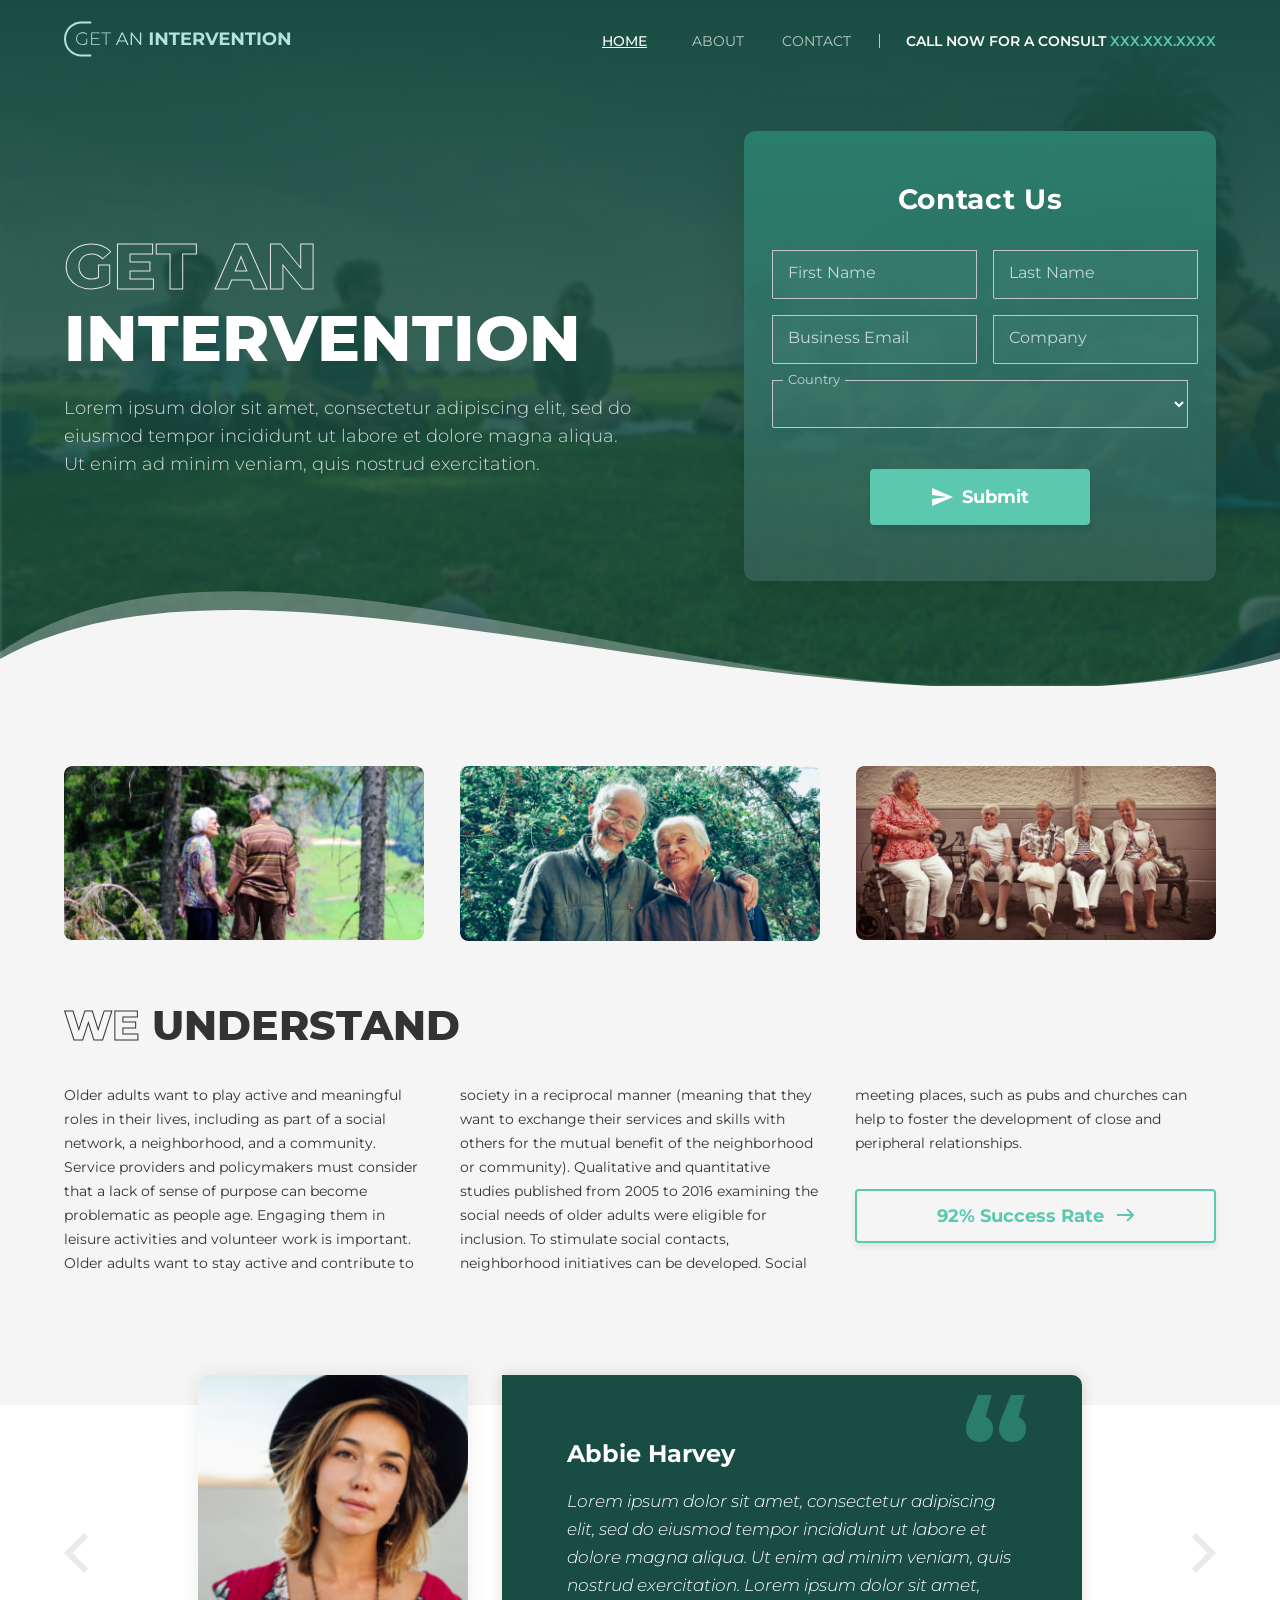
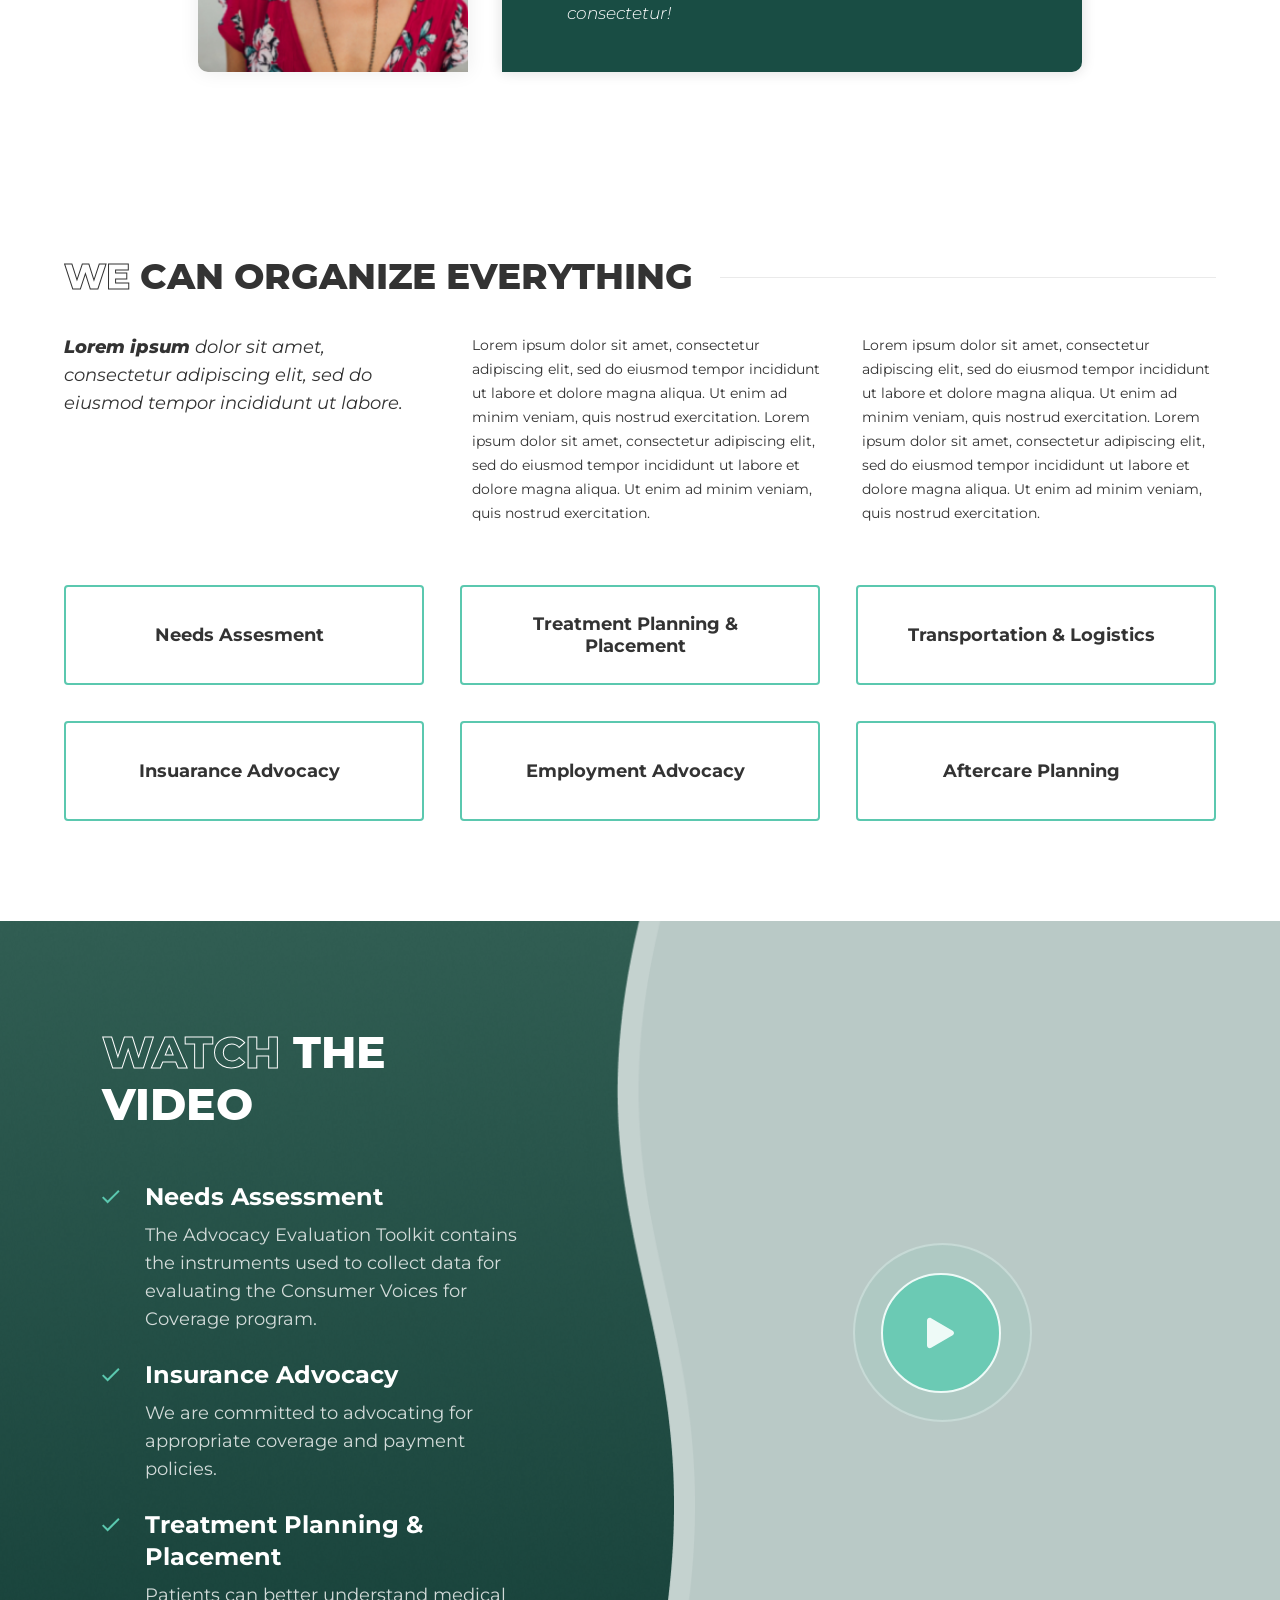
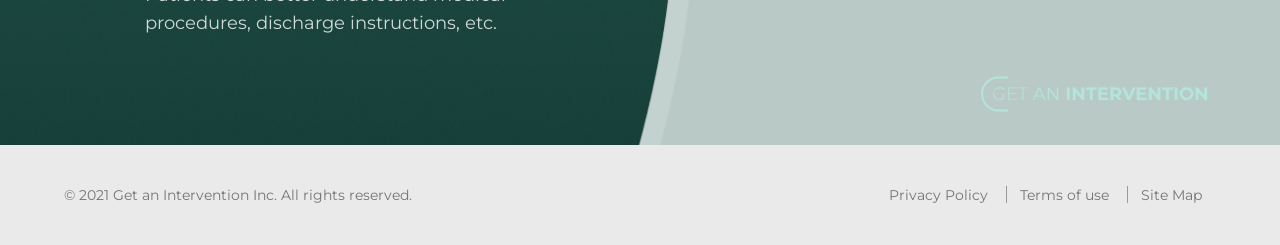
==== index.html @ da923e4d "first commit" ====
<!DOCTYPE html>
<html lang="en">
  <head>
    <meta charset="utf-8" />
    <meta http-equiv="X-UA-Compatible" content="IE=edge" />
    <meta name="viewport" content="width=device-width, initial-scale=1" />
    <title>Home | Get an Intervention</title>
    <!--FONT-->
    <link rel="preconnect" href="https://fonts.googleapis.com" />
    <link rel="preconnect" href="https://fonts.gstatic.com" crossorigin />
    <link
      href="https://fonts.googleapis.com/css2?family=Montserrat:wght@300;400;500;600;700&display=swap"
      rel="stylesheet"
    />

    <!--stylesheet-->
    <link href="css/styles.css" rel="stylesheet" type="text/css" />
  </head>
  <body>
    <!-- Hero -->
    <section class="hero">
      <div class="hero__container container">
        <div class="hero__navbar">
          <div class="hero__logo">
            <a href="#">
              <img src="assets/images/logo.svg" />
            </a>
          </div>
          <div class="hero__nav-toggle">
            <img src="assets/images/icons/menu.svg" />
          </div>
          <ul>
            <li class="hero__nav-item hero__nav-item--active">
              <a href="#">HOME</a>
            </li>
            <li class="hero__nav-item"><a href="#">ABOUT</a></li>
            <li class="hero__nav-item"><a href="#">CONTACT</a></li>
            <li class="hero__nav-item">
              <a href="#">CALL NOW FOR A CONSULT <span>XXX.XXX.XXXX</span></a>
            </li>
          </ul>
        </div>
        <div class="hero__content">
          <div class="hero__txt">
            <h1><span>GET AN</span>INTERVENTION</h1>
            <p>
              Lorem ipsum dolor sit amet, consectetur adipiscing elit, sed do
              eiusmod tempor incididunt ut labore et dolore magna aliqua. Ut
              enim ad minim veniam, quis nostrud exercitation.
            </p>
          </div>
          <div class="hero__form-container">
            <h2>Contact Us</h2>
            <div class="hero__inp-row">
              <div class="hero__inp-box">
                <input class="hero__inp" id="f-name" type="text" />
                <label for="f-name"><span>First Name</span></label>
                <div class="hero__empty-tooltip">
                  <p>This field can't be empty. Please fill it in.</p>
                </div>
              </div>
              <div class="hero__inp-box">
                <input class="hero__inp" id="l-name" type="text" />
                <label for="l-name"><span>Last Name</span></label>
                <div class="hero__empty-tooltip">
                  <p>This field can't be empty. Please fill it in.</p>
                </div>
              </div>
            </div>
            <div class="hero__inp-row">
              <div class="hero__inp-box">
                <input class="hero__inp" id="b-name" type="text" />
                <label for="b-name"><span>Business Email</span></label>
                <div class="hero__empty-tooltip">
                  <p>This field can't be empty. Please fill it in.</p>
                </div>
              </div>
              <div class="hero__inp-box">
                <input class="hero__inp" id="c-name" type="text" />
                <label for="c-name"><span>Company</span></label>
                <div class="hero__empty-tooltip">
                  <p>This field can't be empty. Please fill it in.</p>
                </div>
              </div>
            </div>
            <div class="hero__drop-row">
              <select id="country" class="hero__inp hero__sel focus">
                <option value=""></option>
              </select>
              <label for="country"><span>Country</span></label>
              <div class="hero__empty-tooltip">
                <p>This field can't be empty. Please fill it in.</p>
              </div>
            </div>
            <div class="hero__btn-row">
              <a onclick="validate()">
                <span class="hero__a">
                  <img src="assets/images/icons/submit.svg" />
                  <span>Submit</span>
                </span>
              </a>
            </div>
          </div>
        </div>
      </div>
    </section>
    <!-- About -->
    <section class="about-section">
      <div class="about-section__container container">
        <div class="about-section__image-gallery">
          <img src="assets/images/about-1.jpg" />
          <img src="assets/images/about-2.jpg" />
          <img src="assets/images/about-3.jpg" />
        </div>
        <div class="about-section__text-content">
          <h3><span>WE</span> UNDERSTAND</h3>
          <p>
            Older adults want to play active and meaningful roles in their
            lives, including as part of a social network, a neighborhood, and a
            community. Service providers and policymakers must consider that a
            lack of sense of purpose can become problematic as people age.
            Engaging them in leisure activities and volunteer work is important.
            Older adults want to stay active and contribute to society in a
            reciprocal manner (meaning that they want to exchange their services
            and skills with others for the mutual benefit of the neighborhood or
            community). Qualitative and quantitative studies published from 2005
            to 2016 examining the social needs of older adults were eligible for
            inclusion.
            <br /><br />
            To stimulate social contacts, neighborhood initiatives can be
            developed. Social meeting places, such as pubs and churches can help
            to foster the development of close and peripheral relationships.
            <a href="#"
              ><span
                >92% Success Rate
                <img src="assets/images/icons/arrow.svg" /></span
            ></a>
          </p>
        </div>
      </div>
    </section>
    <!-- Testimonials -->
    <section class="testimonials-carousel">
      <div class="testimonials-carousel__container container">
        <div
          class="testimonials-carousel__arrow testimonials-carousel__arrow--left"
        >
          <svg
            width="25"
            height="40"
            viewBox="0 0 25 40"
            fill="none"
            xmlns="http://www.w3.org/2000/svg"
          >
            <path
              d="M24.24 35.76L8.47999 20L24.24 4.24L20 -3.70673e-07L-7.78829e-06 20L20 40L24.24 35.76Z"
              fill="#EAEAEA"
            />
          </svg>
        </div>
        <div class="testimonials-carousel__carousel">
          <div class="testimonials-carousel__item">
            <div class="testimonials-carousel__image">
              <img src="assets/images/abbie-harvey.jpg" />
            </div>
            <div class="testimonials-carousel__text">
              <p class="testimonials-carousel__name">Abbie Harvey</p>
              <p class="testimonials-carousel__message">
                Lorem ipsum dolor sit amet, consectetur adipiscing elit, sed do
                eiusmod tempor incididunt ut labore et dolore magna aliqua. Ut
                enim ad minim veniam, quis nostrud exercitation. Lorem ipsum
                dolor sit amet, consectetur!
              </p>
              <img
                class="testimonials-carousel__quote"
                src="assets/images/block-qoute.svg"
              />
            </div>
          </div>
          <div class="testimonials-carousel__item">
            <div class="testimonials-carousel__image">
              <img src="assets/images/abbie-harvey.jpg" />
            </div>
            <div class="testimonials-carousel__text">
              <p class="testimonials-carousel__name">Abbie Harvey</p>
              <p class="testimonials-carousel__message">
                Lorem ipsum dolor sit amet, consectetur adipiscing elit, sed do
                eiusmod tempor incididunt ut labore et dolore magna aliqua. Ut
                enim ad minim veniam, quis nostrud exercitation. Lorem ipsum
                dolor sit amet, consectetur!
              </p>
              <img
                class="testimonials-carousel__quote"
                src="assets/images/block-qoute.svg"
              />
            </div>
          </div>
          <div class="testimonials-carousel__item">
            <div class="testimonials-carousel__image">
              <img src="assets/images/abbie-harvey.jpg" />
            </div>
            <div class="testimonials-carousel__text">
              <p class="testimonials-carousel__name">Abbie Harvey</p>
              <p class="testimonials-carousel__message">
                Lorem ipsum dolor sit amet, consectetur adipiscing elit, sed do
                eiusmod tempor incididunt ut labore et dolore magna aliqua. Ut
                enim ad minim veniam, quis nostrud exercitation. Lorem ipsum
                dolor sit amet, consectetur!
              </p>
              <img
                class="testimonials-carousel__quote"
                src="assets/images/block-qoute.svg"
              />
            </div>
          </div>
          <div class="dots-container"></div>
        </div>
        <div
          class="testimonials-carousel__arrow testimonials-carousel__arrow--right"
        >
          <svg
            width="25"
            height="40"
            viewBox="0 0 25 40"
            fill="none"
            xmlns="http://www.w3.org/2000/svg"
          >
            <path
              d="M0.76001 4.24L16.52 20L0.76001 35.76L5.00001 40L25 20L5.00001 0L0.76001 4.24Z"
              fill="#EAEAEA"
            />
          </svg>
        </div>
      </div>
    </section>
    <!-- ORGANIZE SECTION -->
    <section class="organize-section">
      <div class="organize-section__container container">
        <h5 class="organize-section__title">
          <b>
            <span class="organize-section__title-text">WE</span> CAN ORGANIZE
            EVERYTHING
          </b>
        </h5>
        <div class="organize-section__content">
          <p class="organize-section__content-title">
            <span>Lorem ipsum</span> dolor sit amet, consectetur adipiscing
            elit, sed do eiusmod tempor incididunt ut labore.
          </p>
          <p class="organize-section__content-description">
            Lorem ipsum dolor sit amet, consectetur adipiscing elit, sed do
            eiusmod tempor incididunt ut labore et dolore magna aliqua. Ut enim
            ad minim veniam, quis nostrud exercitation. Lorem ipsum dolor sit
            amet, consectetur adipiscing elit, sed do eiusmod tempor incididunt
            ut labore et dolore magna aliqua. Ut enim ad minim veniam, quis
            nostrud exercitation.
            <br /><br />
            Lorem ipsum dolor sit amet, consectetur adipiscing elit, sed do
            eiusmod tempor incididunt ut labore et dolore magna aliqua. Ut enim
            ad minim veniam, quis nostrud exercitation. Lorem ipsum dolor sit
            amet, consectetur adipiscing elit, sed do eiusmod tempor incididunt
            ut labore et dolore magna aliqua. Ut enim ad minim veniam, quis
            nostrud exercitation.
          </p>
        </div>
        <div class="organize-section__buttons">
          <a class="organize-section__button" href="#">
            Needs Assesment
            <span class="organize-section__button-icon"></span>
            <div class="organize-section__button-tooltip">
              <p>
                Lorem ipsum dolor sit amet, consectetur adipiscing elit, sed do
                eiusmod tempor incididunt ut labore.
              </p>
            </div>
          </a>
          <a class="organize-section__button" href="#"
            >Treatment Planning &<br />Placement<span
              class="organize-section__button-icon"
            ></span>
            <div class="organize-section__button-tooltip">
              <p>
                Lorem ipsum dolor sit amet, consectetur adipiscing elit, sed do
                eiusmod tempor incididunt ut labore.
              </p>
            </div></a
          >
          <a class="organize-section__button" href="#"
            >Transportation & Logistics<span
              class="organize-section__button-icon"
            ></span>
            <div class="organize-section__button-tooltip">
              <p>
                Lorem ipsum dolor sit amet, consectetur adipiscing elit, sed do
                eiusmod tempor incididunt ut labore.
              </p>
            </div></a
          >
          <a class="organize-section__button" href="#"
            >Insuarance Advocacy<span
              class="organize-section__button-icon"
            ></span>
            <div class="organize-section__button-tooltip">
              <p>
                Lorem ipsum dolor sit amet, consectetur adipiscing elit, sed do
                eiusmod tempor incididunt ut labore.
              </p>
            </div></a
          >
          <a class="organize-section__button" href="#"
            >Employment Advocacy<span
              class="organize-section__button-icon"
            ></span>
            <div class="organize-section__button-tooltip">
              <p>
                Lorem ipsum dolor sit amet, consectetur adipiscing elit, sed do
                eiusmod tempor incididunt ut labore.
              </p>
            </div></a
          >
          <a class="organize-section__button" href="#"
            >Aftercare Planning<span
              class="organize-section__button-icon"
            ></span>
            <div class="organize-section__button-tooltip">
              <p>
                Lorem ipsum dolor sit amet, consectetur adipiscing elit, sed do
                eiusmod tempor incididunt ut labore.
              </p>
            </div></a
          >
        </div>
      </div>
    </section>
    <!-- VIDEO BLOCK -->
    <section class="video-block">
      <div class="video-block__content">
        <div class="video-block__info">
          <h5><span>WATCH</span> THE VIDEO</h5>
          <ul class="video-block__features">
            <li class="video-block__feature">
              <img src="assets/images/icons/tick.svg" alt="Tick icon" />
              <p>
                <span>Needs Assessment</span>
                The Advocacy Evaluation Toolkit contains the instruments used to
                collect data for evaluating the Consumer Voices for Coverage
                program.
              </p>
            </li>
            <li class="video-block__feature">
              <img src="assets/images/icons/tick.svg" alt="Tick icon" />
              <p>
                <span>Insurance Advocacy</span>
                We are committed to advocating for appropriate coverage and
                payment policies.
              </p>
            </li>
            <li class="video-block__feature">
              <img src="assets/images/icons/tick.svg" alt="Tick icon" />
              <p>
                <span>Treatment Planning & Placement</span>
                Patients can better understand medical procedures, discharge
                instructions, etc.
              </p>
            </li>
          </ul>
        </div>
        <img
          class="video-block__background"
          src="assets/images/curve-green.png"
          alt="Video background image"
        />
        <img
          class="video-block__background video-block__background--overlay"
          src="assets/images/curve-overlay.png"
          alt="Video background overlay image"
        />
      </div>
      <div class="video-block__video">
        <video class="video-block__video-player" width="320" height="240">
          <source src="assets/videos/video.mp4" type="video/mp4" />
        </video>
        <button class="video-block__play-button">
          <svg
            xmlns="http://www.w3.org/2000/svg"
            width="16"
            height="16"
            fill="currentColor"
            class="bi bi-play-fill"
            viewBox="0 0 16 16"
          >
            <path
              d="m11.596 8.697-6.363 3.692c-.54.313-1.233-.066-1.233-.697V4.308c0-.63.692-1.01 1.233-.696l6.363 3.692a.802.802 0 0 1 0 1.393z"
            />
          </svg>
        </button>
        <img
          class="video-block__logo"
          src="assets/images/logo.svg"
          alt="Logo"
        />
      </div>
    </section>
    <!-- FOOTER -->
    <footer class="footer">
      <div class="footer__container container">
        <p class="footer__copyright">
          &copy; 2021 Get an Intervention Inc. All rights reserved.
        </p>
        <nav class="footer__nav">
          <ul class="footer__nav-list">
            <li class="footer__nav-item">
              <a href="#" class="footer__nav-link">Privacy Policy</a>
            </li>
            <li class="footer__nav-item">
              <a href="#" class="footer__nav-link">Terms of use</a>
            </li>
            <li class="footer__nav-item">
              <a href="#" class="footer__nav-link">Site Map</a>
            </li>
          </ul>
        </nav>
      </div>
    </footer>
    <!-- Scripts -->
    <script src="js/carousel.js"></script>
    <script src="js/countryListInitializer.js"></script>
    <script src="js/formSubmission.js"></script>
  </body>
</html>
---- css/styles.css ----
@font-face {
    font-family: 'montserratextrabold';
          src: url('../assets/fonts/Montserrat-ExtraBold.woff2') format('woff2'),
          url('../assets/fonts/Montserrat-ExtraBold.woff') format('woff');
          font-weight: normal;
    font-style: normal;
  }
  :root {
    --lightgreen: #5BC8AF;
    --mediumgreen: #297C6B;
    --darkgreen: #194D44;
    --black: #333333;
    --whitetone: #EAEAEA;
  
  }
  body {
    margin: 0;
    padding: 0;
    font-family: 'Montserrat', sans-serif;
    width: 100%;
    overflow-x: hidden;
    color: var(--black);
  }
  body.lock {
      height:100vh;
      overflow:hidden;
  }
  h1, h2, h3, h4, h5, h6{
    margin: 0px;
  }
  ul {
      padding: 0px;
      margin: 0px;
  }
  p {
      margin: 0px;
  }
  a {
      text-decoration: none;
  }

  .font-serif {
    font-family: serif;
}
.container {
  width: 83%;
  margin: auto;
}
.container::after {
    content: '';
    display: block;
    clear: both;
}@media (min-width: 1024px) and (max-width: 1390px) {
    .container {
        width: 90%;
    }
    .about .about-text a span{
        margin-top: 14px;
    }
    .testi-carousel .carousel-testi .item{
        grid-template-columns: 230px 1fr;
    }
}


.hero{
    background-image: url(/assets/images/bg-cover.png);
    background-size: cover;
    position: relative;
    padding-top: 20.5px;
  }
  .hero::before,
  .hero::after{
    content: '';
    position: absolute;
    bottom: -4px;
    height: 140px;
    width: 100%;
    background-image: url(/assets/images/bg-bottom-dark.svg);
    background-repeat: no-repeat;
    z-index: 2;
    background-position: bottom;
    background-size: contain;
  }
  .hero::after{
    content: '';
    background-image: url(/assets/images/bg-bottom-light.svg);
  }

  .hero__container::before{
    content: '';
    background: linear-gradient(180deg, #194D41 0%, rgba(25, 77, 65, 0.7) 100%);
    width: 100%;
    height: 100%;
    position: absolute;
    top: 0px;
    left: 0px;
  }
  /* Navbar */


  .hero__navbar {
    display: grid;
    grid-template-columns: auto auto;
    justify-content: space-between;
    align-items: center;
    z-index: 1;
    position: relative;
  }
  
  .hero__navbar .hero__logo {
    /* Add styles here */
  }
  
  .hero__navbar .hero__logo a {
    /* Add styles here */
  }
  
  .hero__navbar .hero__logo a img {
    /* Add styles here */
  }
  .hero__nav-toggle{
    display: none;
  }
  .hero__navbar ul {
    display: grid;
    grid-template-columns: auto auto auto auto;
  }
  
  .hero__navbar ul li {
    display: block;
    margin-left: 20px;
  }
  
  .hero__navbar ul li a {
    font-size: 14px;
    color: rgba(255, 255, 255, 0.7);
    min-width: 70px;
    display: inline-block;
  }
  
  .hero__navbar ul li a:hover,
  .hero__navbar ul li.hero__nav-item--active a {
    font-weight: 500;
    color: white;
    text-decoration: underline;
  }
  
  .hero__navbar ul li:last-child {
    padding-left: 27px;
    margin-left: 27px;
    position: relative;
  }
  
  .hero__navbar ul li:last-child a {
    font-weight: 600;
    color: white;
    width: auto;
  }
  
  .hero__navbar ul li:last-child a span {
    color: var(--lightgreen);
  }
  
  .hero__navbar ul li:last-child::after {
    content: '';
    position: absolute;
    width: 1px;
    height: 14px;
    top: 0px;
    bottom: 0px;
    left: 0px;
    margin: auto;
    background: rgba(255, 255, 255, 0.7);
  }


  .hero__content {
    z-index: 1;
    position: relative;
    display: grid;
    grid-template-columns: 574px 472px;
    justify-content: space-between;
    align-items: center;
    padding-top: 70px;
    padding-bottom: 105px;
  }
  
  .hero__content .hero__txt {
    /* Add styles here */
  }
  
  .hero__content .hero__txt h1 {
    font-weight: 700;
    margin-bottom: 16px;
    color: white;
    font-family: 'montserratextrabold';
    font-size: 64px;
    line-height: 72px;
  }
  
  .hero__content .hero__txt h1 span {
    display: block;
  }
  
  @supports (-webkit-text-stroke: 1px rgb(255, 255, 255)) {
    .hero__content .hero__txt h1 span {
      -webkit-text-stroke: 1px rgb(229 229 229);
      -webkit-text-fill-color: rgba(255, 255, 255, 0);
    }
  }
  
  .hero__content .hero__txt p {
    font-size: 18px;
    line-height: 28px;
    color: rgba(255, 255, 255, 0.8);
    font-weight: 300;
  }
  
  .hero__form-container {
    padding: 51px 28px 56px 28px;
    background: linear-gradient(180deg, #2A7D6C 0%, rgba(62, 105, 96, 0.62) 100%);
    box-shadow: 0px 10px 50px rgb(0 0 0 / 12%);
    border-radius: 12px;
  }
  
  .hero__form-container h2 {
    font-weight: 700;
    font-size: 28px;
    line-height: 34px;
    text-align: center;
    color: #fff;
    margin-bottom: 34px;
    letter-spacing: 0.7px;
  }
  
  .hero__form-container .hero__inp-row {
    display: grid;
    grid-template-columns: 1fr 1fr;
    column-gap: 16px;
    margin-bottom: 16px;
  }
  
  .hero__form-container .hero__inp-row .hero__inp-box {
    position: relative;
  }
  
  .hero__form-container label {
    display: flex;
    position: absolute;
    top: 0px;
    width: 100%;
    cursor: text;
  }
  
  .hero__form-container label::before {
    content: '';
    width: 11px;
    height: 1px;
    background: rgb(197 197 197);
  }
  
  .hero__form-container label::after {
    content: '';
    flex-grow: 1;
    height: 1px;
    background: rgb(197 197 197);
  }
  
  .hero__form-container label span {
    color: rgba(255, 255, 255, 0.7);
    padding: 0px 5px;
    padding-top: 13px;
    transition: all 0.3s ease-in-out;
  }
  
  .hero__form-container label span::after {
    content: '';
    position: absolute;
    width: 100%;
    height: 1px;
    top: 0px;
    right: 0px;
    background-color: rgb(197 197 197);
    transition: background-color 0.8s ease-out;
    transition: width 0.5s ease-out;
  }
  .hero__form-container .hero__inp {
    background: rgba(255, 255, 255, 0.04);
    border: 1px solid rgb(197 197 197);
    border-top: 0px;
    border-radius: 2px;
    /* width: 100%; */
    height: 48px;
    outline: none;
    padding: 0px 17px;
    width: -webkit-fill-available;
    color: #fff;
    
  }
  
  .hero__form-container .hero__sel {
    padding: 14px 11px;
  }
  
  .hero__form-container .hero__sel option {
    color: #333;
  }
  
  .hero__form-container .hero__inp:focus {
    border-color: #FFFFFF;
    border-top: 0px;
    background-color: rgb(255 255 255 / 0%);
  }
  
  .hero__form-container .hero__inp:focus + label span,
  .hero__form-container .hero__inp.focus + label span {
    font-size: 13px;
    z-index: 7;
    padding: 0px 5px;
    position: relative;
    border: 0px;
    margin-top: -9px;
  }
  
  .hero__form-container .hero__inp:focus + label span::after,
  .hero__form-container .hero__inp.focus + label span::after {
    width: 0px;
    top: 5px;
    background-color: rgba(255, 255, 255, 0);
  }
  
  .hero__form-container .hero__inp:focus + label::before,
  .hero__form-container .hero__inp.focus + label::before {
    opacity: 1;
  }
  
  .hero__form-container .hero__inp:focus + label::after,
  .hero__form-container .hero__inp.focus + label::after {
    opacity: 1;
  }
  
  .hero__form-container .hero__empty-tooltip {
    background: #FF7777;
    border-radius: 6px;
    position: absolute;
    padding: 10px 15px;
    z-index: 10;
    top: calc(100% + 9px);
    box-shadow: 2px 2px 5px rgb(17 17 17 / 15%);
    left: 0px;
    right: 0px;
    margin: auto;
    max-width: 200px;
    display: none;
  }
  
  .hero__form-container .hero__empty .hero__empty-tooltip {
    display: block;
  }
  
  .hero__form-container .hero__empty-tooltip p {
    font-size: 13px;
    line-height: 16px;
    color: white;
    position: relative;
    z-index: 4;
  }
  
  .hero__form-container .hero__empty-tooltip::after {
    content: '';
    background: #FF7777;
    width: 22px;
    height: 22px;
    position: absolute;
    top: -4px;
    left: 0px;
    right: 0px;
    margin: auto;
    transform: rotate(45deg);
  }

  .hero__form-container .hero__inp:focus + .hero__label span,
  .hero__form-container .hero__inp.focus + .hero__label span {
    font-size: 13px;
    z-index: 7;
    padding: 0px 5px;
    position: relative;
    border: 0px;
    margin-top: -9px;
  }
  
  .hero__form-container .hero__inp:focus + .hero__label span::after,
  .hero__form-container .hero__inp.focus + .hero__label span::after {
    width: 0px;
    top: 5px;
    background-color: rgba(255, 255, 255, 0);
  }
  
  .hero__form-container .hero__inp:focus + .hero__label::before,
  .hero__form-container .hero__inp.focus + .hero__label::before {
    opacity: 1;
  }
  
  .hero__form-container .hero__inp:focus + .hero__label::after,
  .hero__form-container .hero__inp.focus + .hero__label::after {
    opacity: 1;
  }
  
  .hero__form-container .hero__drop-row {
    position: relative;
    margin-bottom: 16px;
  }
  
  .hero__form-container .hero__btn-row {
    margin-top: 41px;
    text-align: center;
  }
  
  .hero__form-container .hero__btn-row a {
    width: 220px;
    height: 56px;
    display: block;
    margin: auto;
    transition: all 0.25s ease-in-out;
  }
  
  .hero__form-container .hero__btn-row a:hover {
    transform: translateY(-3px);
  }
  
  .hero__form-container .hero__btn-row a:focus {
    transform: translateY(0px);
  }
  
  .hero__form-container .hero__btn-row a:focus .hero__a {
    background: #35BB9C;
  }
  
  .hero__form-container .hero__btn-row .hero__a {
    display: grid;
    grid-template-columns: auto auto;
    justify-content: center;
    align-items: center;
    width: 100%;
    height: 100%;
    background: #5BC8AF;
    box-shadow: 0px 4px 6px rgb(0 0 0 / 8%);
    border-radius: 4px;
    margin: auto;
    cursor: pointer;
  }
  
  .hero__form-container .hero__btn-row .hero__a img {
    /* Add styles here */
  }
  
  .hero__form-container .hero__btn-row .hero__a span {
    font-weight: 700;
    font-size: 18px;
    line-height: 22px;
    margin-left: 9px;
    color: white;
  }

  @media (min-width: 770px) and (max-width: 1024px) {
    .hero::before, .hero::after {
      background-position: right bottom;
      background-size: contain;
    }
    .hero__content {
      grid-template-columns: 438px 408px;
      justify-content: space-between;
    }
    .hero__content .hero__txt h1 {
      font-size: 42px;
      line-height: 42px;
    }
    .hero__content .hero__txt p {
      font-size: 17px;
      line-height: 24px;
    }
    .hero__form-container {
      padding: 32px 24px;
    }
    .hero__form-container .hero__label span {
      font-size: 14px;
      padding-top: 10px;
    }
    .hero__form-container .hero__inp {
      height: 40px;
      font-size: 14px;
    }
    .hero__form-container .hero__sel {
      padding: 7px 11px;
    }
    .hero__form-container .hero__empty-tooltip {
      padding: 12px 13px;
    }
    .hero__form-container .hero__empty-tooltip p {
      font-size: 12px;
      line-height: 14px;
    }
    .hero__form-container .hero__btn-row a {
      width: 186px;
      height: 50px;
    }
    .hero__form-container .hero__btn-row .hero__a span {
      font-weight: 600;
      font-size: 17px;
    }
  }
  @media (min-width: 0px) and (max-width: 769px) {
    .container {
      width: 93%;
    }
    .hero {
      background-size: cover;
    }
    .hero__navbar {
      align-items: start;
    }
    .hero__navbar ul {
      display: block;
      text-align: right;
    }
    .hero__navbar ul li {
      display: inline-block;
    }
    .hero__navbar ul li a {
      line-height: 41px;
    }
    .hero__navbar ul li:last-child {
      padding: 0px;
      margin: 0px;
    }
    .hero__navbar ul li:last-child::after {
      width: 0px;
    }
    .hero__content {
      grid-template-columns: auto;
      row-gap: 56px;
      padding-top: 56px;
      padding-bottom: 185px;
    }
    .hero__content .hero__txt {
      text-align: center;
    }
    .hero__content .hero__txt p {
      padding: 0px 64px;
    }
    .hero__form-container {
      width: 472px;
      margin: auto;
    }
    .hero::before, .hero::after {
      background-position: bottom left;
      background-size: 189%;
      height: 133px;
    }
  }
  @media (min-width: 0px) and (max-width: 569px) {
    .hero {
      background-size: 219% auto;
      background-repeat: no-repeat;
      background-position: top right;
      padding-top: 12px;
    }
    .hero .hero__container::before {
      background: linear-gradient(180deg, rgb(25 77 65 / 53%) 0%, #1b4835 34%);
    }
    .hero__navbar {
      grid-template-columns: 1fr auto;
      z-index: 2;
    }
    .hero__navbar .hero__logo a img {
      width: 156px;
    }
    .hero__navbar ul {
      text-align: left;
      grid-column: span 2;
      display: none;
      position: absolute;
      top: 111%;
      width: 100%;
      background-color: #1c4f43;
    }
    .hero__navbar ul li {
      display: block;
      margin-left: 0px;
    }
    .hero__navbar ul li a {
      line-height: 38px;
      font-size: 13px;
      display: block;
      padding: 0px 16px;
    }
    .hero__navbar ul li:last-child {
      display: none;
    }
    .hero__nav-toggle {
      display: block;
    }
    .hero__content .hero__txt h1 {
      font-size: 36px;
      line-height: 40px;
    }
    .hero__content .hero__txt p {
      font-size: 14px;
      line-height: 24px;
      padding: 0px 0px;
    }
    .hero__content {
      padding-top: 44px;
      padding-bottom: 175px;
      row-gap: 36px;
    }
    .hero__form-container {
      width: 90%;
      padding: 36px 16px;
      padding-bottom: 56px;
    }
    .hero__form-container h2 {
      font-size: 24px;
      line-height: 29px;
      margin-bottom: 37px;
    }
    .hero__form-container .hero__inp-row {
      grid-template-columns: 1fr;
      row-gap: 16px;
    }
    .hero__form-container .hero__label span {
      font-size: 14px;
      padding-top: 14px;
    }
    .hero__form-container .hero__empty-tooltip {
      left: 0px;
      right: 0px;
    }
    .hero__form-container .hero__btn-row a {
      width: 100%;
    }
    .hero::before, .hero::after {
      background-size: 393%;
    }
  }



















/* ========== About ========== */
















.about-section {
    background-color: #F5F5F5;
    padding-top: 80px;
    padding-bottom: 130px;
  }
  
  .about-section__container {
    /* ... */
  }
  
  .about-section__image-gallery {
    display: grid;
    grid-template-columns: repeat(3,1fr);
    column-gap: 36px;
    margin-bottom: 64px;
  }
  
  .about-section__image-gallery img {
    width: 100%;
    border-radius: 8px;
  }
  
  .about-section__text-content {
    /* ... */
  }
  
  .about-section__text-content h3 {
    font-weight: 900;
    font-size: 41px;
    line-height: 46px;
    margin-bottom: 32px;
    font-family: 'montserratextrabold';
  }
  
  .about-section__text-content h3 span {
    /* ... */
  }
  
  @supports (-webkit-text-stroke: 1px rgb(255, 255, 255)) {
    .about-section__text-content h3 span {
      -webkit-text-stroke: 1px #333;
      -webkit-text-fill-color: rgba(255, 255, 255, 0);
    }
  }
  
  .about-section__text-content p {
    font-size: 14px;
    line-height: 24px;
    column-count: 3;
    column-gap: 35px;
  }
  
  .about-section__text-content a {
    display: block;
    box-shadow: 0px 4px 6px rgba(0, 0, 0, 0.08);
    transition: all 0.25s ease-in-out;
  }
  
  .about-section__text-content a:hover {
    transform: translateY(-4px);
    box-shadow: 0px 8px 6px rgba(0, 0, 0, 0.08);
  }
  
  .about-section__text-content a:focus {
    transform: translateY(0px);
    box-shadow: 0px 4px 6px rgba(0, 0, 0, 0.08);
  }
  
  .about-section__text-content a span {
    border: 2px solid var(--lightgreen);
    color: var(--lightgreen);
    display: block;
    text-align: center;
    padding: 13px 0px;
    font-weight: 700;
    font-size: 18px;
    border-radius: 4px;
    margin-top: 34px;
  }
  
  .about-section__text-content a span img {
    display: inline-block;
    vertical-align: baseline;
    margin-left: 8px;
}

.about-section__text-content p br {
    display: none;
  }

  @media (min-width: 0px) and (max-width: 769px) {
    .about-section {
      padding-top: 10px;
    }
    .about-section__image-gallery {
      column-gap: 22px;
      margin-bottom: 64px;
    }
    .about-section__text-content h3 {
      font-size: 36px;
    }
    .about-section__text-content p {
      column-count: 2;
    }
    .about-section__text-content a span {
      margin-top: 23px;
    }
  }
  @media (min-width: 0px) and (max-width: 569px) {
    .about-section {
      padding-top: 0px;
      padding-bottom: 86px;
    }
    .about-section__image-gallery {
      display: none;
    }
    .about-section__text-content h3 {
      font-size: 26px;
      line-height: 32px;
      margin-bottom: 18px;
    }
    .about-section__text-content p {
      column-count: 1;
    }
    .about-section__text-content p br {
      display: block;
    }
  }
























/* ========== Testimonials ========== */













.testimonials-carousel {
    /* ... */
  }
  
  .testimonials-carousel__container {
    display: grid;
    grid-template-columns: 10% 1fr 10%;
    align-items: center;
    margin-top: -50px;
  }
  
  .testimonials-carousel__arrow {
    /* ... */
  }
  
  .testimonials-carousel__arrow svg {
    cursor: pointer;
  }
  
  .testimonials-carousel__arrow svg:hover path {
    fill: var(--lightgreen);
  }
  
  .testimonials-carousel__arrow--right {
    text-align: right;
  }
  
  .testimonials-carousel__carousel {
    overflow: hidden;
    position: relative;
    height: 400px;
  }
  
  .testimonials-carousel__item {
    display: grid;
    grid-template-columns: 270px 1fr;
    column-gap: 34px;
    padding: 20px 2%;
    position: absolute;
    transition: 1s;
    /* width: 100%; */
    /* height: 100%; */


  }
  
  .testimonials-carousel__image {
    overflow: hidden;
    border-top-left-radius: 10px;
    border-bottom-left-radius: 10px;
    box-shadow: 0px 0px 20px rgb(17 17 17 / 8%);
  }
  
  .testimonials-carousel__image img {
    height: 100%;
    object-fit: cover;
  }
  
  .testimonials-carousel__text {
    box-shadow: 0px 0px 14px rgb(17 17 17 / 15%);
    background-color: var(--darkgreen);
    color: #fff;
    padding: 45px 65px;
    padding-top: 62px;
    overflow: hidden;
    border-top-right-radius: 10px;
    border-bottom-right-radius: 10px;
    
  }
  
  .testimonials-carousel__name {
    font-weight: 700;
    font-size: 24px;
    line-height: 34px;
    margin-bottom: 16px;

  }
  
  .testimonials-carousel__message {
    font-style: italic;
    font-weight: 300;
    font-size: 17px;
    line-height: 28px;
  }
  
  .testimonials-carousel__quote {
    width: 60px;
    position: absolute;
    top: 40px;
    right: 75px;
  }
  
  .testimonials-carousel__carousel .owl-dots {
    display: grid;
    grid-template-columns: auto auto auto;
    justify-content: center;
    column-gap: 36px;
    margin-top: 56px;
  }
  
  .testimonials-carousel__carousel .owl-dots .owl-dot {
    
  }
  
  .testimonials-carousel__carousel .owl-dots .owl-dot span {
    width: 16px;
    height: 16px;
    background: var(--whitetone);
    display: block;
    border-radius: 11px;
  }
  
  .testimonials-carousel__carousel .owl-dots .owl-dot.active span {
    background-color: var(--lightgreen);
  }


  @media (min-width: 770px) and (max-width: 1024px) {
    .testimonials-carousel__container {
      grid-template-columns: 8% 1fr 8%;
    }
    .testimonials-carousel__arrow svg {
      width: 16px;
    }
    .testimonials-carousel__text {
      padding: 35px 50px;
      padding-top: 46px;
    }
    .testimonials-carousel__name {
      font-size: 22px;
      line-height: 29px;
      margin-bottom: 11px;
    }
    .testimonials-carousel__message {
      font-size: 15px;
      line-height: 21px;
    }
    .testimonials-carousel__quote {
      width: 50px;
      top: 48px;
    }
    .testimonials-carousel__carousel .owl-dots .owl-dot span {
      width: 14px;
      height: 14px;
    }
  }

@media (min-width: 0px) and (max-width: 769px) {
  .testimonials-carousel__container {
    grid-template-columns: 100%;
  }
  .testimonials-carousel__arrow {
    display: none;
  }
  .testimonials-carousel__item {
    grid-template-columns: 198px 1fr;
    padding: 10px 0%;
    column-gap: 25px;
  }
  .testimonials-carousel__text {
    padding: 33px 36px;
  }
  .testimonials-carousel__name {
    font-size: 18px;
    line-height: 28px;
    margin-bottom: 9px;
  }
  .testimonials-carousel__message {
    font-size: 14px;
    line-height: 24px;
  }
  .testimonials-carousel__quote {
    width: 40px;
    height: 31px;
    top: 33px;
    right: 45px;
  }
  .testimonials-carousel__carousel .owl-dots {
    margin-top: 50px;
  }
}

@media (min-width: 0px) and (max-width: 569px) {
    .testimonials-carousel__item {
      padding: 0px 0%;
      grid-template-columns: 1fr;
      padding-top: 60px;
    }
    .testimonials-carousel__image {
      background-color: var(--darkbgreen);
      border-top-right-radius: 10px;
      border-top-left-radius: 10px;
      border-bottom-right-radius: 0px;
      border-bottom-left-radius: 0px;
      overflow: unset;
    }
    .testimonials-carousel__image img {
      height: 170px;
      width: 51%;
      margin-left: 32px;
      margin-top: -60px;
      border-top-right-radius: 15px;
      border-top-left-radius: 15px;
    }
    .testimonials-carousel__text {
      padding: 48px 32px;
      padding-top: 30px;
      border-top-right-radius: 0px;
      border-top-left-radius: 0px;
      border-bottom-right-radius: 10px;
      border-bottom-left-radius: 10px;
      overflow: unset;
      position: relative;
    }
    .testimonials-carousel__quote {
      top: auto;
      bottom: 100%;
      width: 60px;
      height: 47px;
      right: 35px;
    }
    .testimonials-carousel__carousel .owl-dots {
      margin-top: 64px;
    }
  }







/* ========== Organize Section ========== */


.organize-section {
    padding: 100px 0px;
  }
  
  .organize-section__title {
    font-weight: 700;
    font-size: 36px;
    line-height: 46px;
    font-family: 'montserratextrabold';
    margin-bottom: 32px;
    position: relative;
  }
  
  .organize-section__title b {
    position: relative;
    padding-right: 27px;
    background-color: white;
    z-index: 2;
  }
  
  .organize-section__title::after {
    content: '';
    background-color: var(--whitetone);
    width: 100%;
    height: 1px;
    position: absolute;
    top: 0px;
    bottom: 0px;
    right: 0px;
    margin: auto;
  }
  
  .organize-section__title-text {
    -webkit-text-stroke: 1px #333;
    -webkit-text-fill-color: rgba(255, 255, 255, 0);
  }
  @supports (-webkit-text-stroke: 1px rgb(255, 255, 255)) {
    .organize-section__title-text {
      -webkit-text-stroke: 1px #333;
      -webkit-text-fill-color: rgba(255, 255, 255, 0);
    }
  }
  .organize-section__content {
    display: grid;
    grid-template-columns: 1fr 2fr;
    column-gap: 36px;
  }
  
  

    .organize-section__content-title {
        font-style: italic;
        font-size: 18px;
        line-height: 28px;
      }
      
      .organize-section__content-title span {
        font-weight: 800;
      }
      
      .organize-section__content-description {
        font-size: 14px;
        line-height: 24px;
        column-count: 2;
        column-gap: 36px;
      }
      
      .organize-section__buttons {
        margin-top: 36px;
        display: grid;
        grid-template-columns: repeat(3, 1fr);
        text-align: center;
        column-gap: 36px;
        row-gap: 36px;
      }
      
      .organize-section__button {
        font-size: 18px;
        line-height: 22px;
        border: 2px solid #5BC8AF;
        border-radius: 4px;
        color: #333;
        height: 96px;
        font-weight: 700;
        display: grid;
        grid-template-columns: auto auto;
        justify-content: center;
        align-items: center;
        position: relative;
      }
      
      .organize-section__button-icon {
        background-image: url(/assets/images/icons/i.svg);
        background-size: contain;
        width: 18px;
        height: 18px;
        display: inline-block;
        margin-left: 30px;
        margin-right: -38px;
        opacity: 0;
        transition: opacity 0.2s ease-in-out;
      }
      
      .organize-section__button-tooltip {
        padding: 12px 16px;
        background-color: #297C6B;
        border-radius: 8px;
        position: absolute;
        width: 80%;
        text-align: left;
        left: 0px;
        right: 0px;
        top: calc(100% + 32px);
        margin: auto;
        z-index: 2;
        opacity: 0;
        visibility: hidden;
        transition: all 0.3s ease-in-out;
      }
      
      .organize-section__button-tooltip::after {
        content: '';
        background: #297c6b;
        width: 22px;
        height: 22px;
        position: absolute;
        top: -4px;
        left: 0px;
        right: 0px;
        margin: auto;
        transform: rotate(45deg);
      }
      
      .organize-section__button-tooltip p {
        font-weight: 400;
        font-size: 13px;
        line-height: 20px;
        color: #FFFFFF;
        position: relative;
        z-index: 2;
      }
      
      .organize-section__button:hover {
        color: var(--lightgreen);
      }
      
      .organize-section__button:hover .organize-section__button-icon {
        opacity: 1;
      }
      
      .organize-section__button:hover .organize-section__button-tooltip {
        top: calc(100% + 9px);
        opacity: 1;
        visibility: visible;
      }
      @media (min-width: 770px) and (max-width: 1024px) {
        .organize-section__content-title {
          font-size: 15px;
          line-height: 22px;
        }
        .organize-section__content-description {
          font-size: 13px;
          line-height: 22px;
        }
        .organize-section__button {
          font-size: 16px;
          line-height: 18px;
          height: 88px;
        }
        .organize-section__button-icon {
          margin-left: 10px;
          margin-right: -30px;
        }
        .organize-section__button-tooltip {
          width: 90%;
        }
        .organize-section__button-tooltip p {
          font-size: 11px;
          line-height: 16px;
        }
      }
      @media (min-width: 0px) and (max-width: 769px) {
        .container{
            width: 83%;
        }
        .organize-section__content {
          grid-template-columns: 1fr;
          row-gap: 32px;
        }
        .organize-section__content-description {
          column-gap: 24px;
        }
        .organize-section__buttons {
          grid-template-columns: repeat(2, 1fr);
          column-gap: 24px;
          row-gap: 24px;
        }
        .organize-section__button-tooltip {
          width: 92%;
        }
      }
      @media (min-width: 0px) and (max-width: 569px) {
        .organize-section {
          padding: 85px 0px;
        }
        .organize-section__title {
          font-size: 24px;
          line-height: 36px;
        }
        .organize-section__content {
          row-gap: 26px;
        }
        .organize-section__content-description {
          column-count: 1;
        }
        .organize-section__content-description br {
          display: block;
        }
        .organize-section__buttons {
          grid-template-columns: repeat(1, 1fr);
          row-gap: 16px;
        }
        .organize-section__button {
          font-size: 18px;
          line-height: 28px;
        }
        .organize-section__button-tooltip {
          width: 100%;
        }
      }














/* ========== Video Block ========== */
















.video-block {
    overflow: hidden;
    display: grid;
    grid-template-columns: 47% 1fr;
  }
  
  .video-block__info {
    position: relative;
    margin: auto;
    top: 50%;
    transform: translateY(-50%);
  }
  
  .video-block__content {
    padding: 95px 0px;
    padding-left: 17%;
    padding-right: 13%;
    position: relative;
    z-index: 2;
  }
  
  .video-block__content h5 {
    font-weight: 700;
    font-size: 44px;
    line-height: 52px;
    font-family: 'montserratextrabold';
    margin-bottom: 48px;
    color: #fff;
  }
  
  .video-block__content h5 span {
    /* No styles */
  }
  
  @supports (-webkit-text-stroke: 1px rgb(255, 255, 255)) {
    .video-block__content h5 span {
      -webkit-text-stroke: 1px #fff;
      -webkit-text-fill-color: rgba(255, 255, 255, 0);
    }
  }
  
  .video-block__feature {
    display: grid;
    grid-template-columns: auto 1fr;
    column-gap: 25px;
    margin-bottom: 26px;
  }
  
  .video-block__feature img {
    margin-top: 9px;
  }
  
  .video-block__feature p {
    font-weight: 400;
    font-size: 18px;
    line-height: 28px;
    color: rgba(255, 255, 255, 0.8);
  }
  
  .video-block__feature p span {
    display: block;
    font-weight: 700;
    font-size: 24px;
    line-height: 32px;
    margin-bottom: 8px;
    color: #FFFFFF;
  }
  
  .video-block__background {
    position: absolute;
    top: 0px;
    left: -12%;
    width: 124%;
    height: 100%;
    z-index: -1;
  }
  
  .video-block__background--overlay {
    opacity: 0.8;
    left: -8.5%;
    z-index: -2;
  }
  .video-block__background--overlay  path{
    fill:white;
  }
  .video-block__video {
    position: relative;
  }
  
  .video-block__video::after {
    content: '';
    background: rgba(25, 77, 68, 0.3);
    mix-blend-mode: color;
    position: absolute;
    width: 100%;
    height: 100%;
    top: 0px;
    left: 0px;
  }
  
  .video-block__video-player {
    height: 100%;
    object-fit: cover;
    width: 100%;
  }
  
  .video-block__play-button {
    position: absolute;
    width: 120px;
    height: 120px;
    background: rgba(91, 200, 175, 0.8);
    border: 2px solid #FFFFFF;
    border-radius: 100px;
    top: 0px;
    bottom: 0px;
    z-index: 2;
    left: 0px;
    right: 0px;
    margin: auto;
    cursor: pointer;
    transition: all 0.3s ease-in-out;
  }
  
  .video-block__play-button.plo {
    opacity: 0;
  }
  
  .video-block__play-button::after {
    content: '';
    background: rgba(91, 200, 175, 0.1);
    border: 2px solid rgba(255, 255, 255, 0.3);
    width: 175px;
    height: 175px;
    position: absolute;
    left: -30px;
    top: 0px;
    right: 0px;
    bottom: 0px;
    margin: auto;
    border-radius: 106px;
    transition: all 0.2s ease-in-out;
  }
  
  .video-block__play-button:hover::after {
    width: 208px;
    height: 208px;
    left: -46px;
  }
  
  .video-block__play-button svg {
    width: 55px;
    height: 54px;
    color: white;
    position: absolute;
    left: 0px;
    right: 0px;
    top: 0px;
    bottom: 0px;
    margin: auto;
  }
  
  .video-block__logo {
    position: absolute;
    bottom: 33px;
    right: 72px;
  }
  @media (min-width: 770px) and (max-width: 1024px) {
    .video-block__content h5 {
      font-size: 38px;
    }
    .video-block__feature p {
      font-size: 16px;
    }
    .video-block__feature p span {
      font-size: 20px;
    }
  }
  @media (min-width: 0px) and (max-width: 769px) {
    .video-block {
      grid-template-columns: 1fr;
    }
    .video-block__content h5 {
      text-align: center;
      margin-bottom: 64px;
    }
    .video-block__content {
      padding-left: 6%;
      padding-right: 6%;
    }
    .video-block__background {
      top: -26%;
      left: -13%;
      width: 124%;
      height: 127%;
      z-index: -1;
      transform: rotate(90deg);
    }
    .video-block__background--overlay {
      left: -13%;
      top: -23%;
      z-index: -2;
    }
    .video-block__play-button {
      width: 155px;
      height: 155px;
      bottom: auto;
      top: -12px;
    }
    .video-block__play-button svg {
      width: 94px;
      height: 96px;
    }
    .video-block__play-button::after,
    .video-block__play-button:hover::after {
      width: 200px;
      height: 200px;
      left: -25px;
    }
    .video-block__logo {
      right: 0px;
      left: 0px;
      margin: auto;
    }
  }
 
  @media (min-width: 0px) and (max-width: 569px) {
    .video-block__content {
      padding: 62px 6% 50px 6%;
    }
    .video-block__background, 
    .video-block__background--overlay {
      top: auto;
      bottom: -152px;
      left: -13%;
      width: 220%;
      height: 175%;
    }
    .video-block__background--overlay {
      left: -11%;
    }
    .video-block__content h5 {
      font-size: 36px;
      line-height: 48px;
      text-align: center;
      padding: 0px 44px;
      margin-bottom: 36px;
    }
    .video-block__feature {
      margin-bottom: 16px;
    }
    .video-block__feature p {
      font-size: 18px;
      line-height: 24px;
    }
    .video-block__feature p span {
      font-size: 20px;
      line-height: 24px;
      font-weight: 600;
    }
    .video-block__play-button {
      transform: scale(0.7);
      top: -34px;
    }
    .video-block__video-player {
      width: 150%;
    }
    .video-block__video::after {
      background: rgb(25 77 68 / 0%);
    }
  }

  @media (min-width: 0px) and (max-width: 360px) {
    .video-block__background, .video-block__background--overlay {
      width: 255%;
      height: 175%;
    }
  }













/* ========== Footer ========== */












.footer {
    background-color: var(--whitetone);
    padding: 38px 0px;
  }
  
  .footer__container {
    display: grid;
    grid-template-columns: auto auto;
    justify-content: space-between;
    align-items: center;
  }
  
  .footer__copyright {
    font-size: 14px;
    line-height: 24px;
    color: #757575;
  }
  
  .footer__nav-list {
    /* list-style: none;
    margin: 0;
    padding: 0;
    display: flex; */
  }
  
  .footer__nav-item {
    display: inline-block;
    padding: 0px 14px;
    position: relative;
  }
  
  .footer__nav-item:not(:first-child)::before {
    content: '';
    height: 17px;
    width: 1px;
    position: absolute;
    left: 0px;
    top: 0px;
    bottom: 0px;
    margin: auto;
    background: #999999;
  }
  
  .footer__nav-link {
    color: #757575;
    font-size: 14px;
    line-height: 24px;
  }
  
  .footer__nav-link:hover {
    text-decoration: underline;
  }
  
  @media (min-width: 770px) and (max-width: 1024px) {
    .footer__copyright {
      font-size: 13px;
    }
    .footer__nav-link {
      font-size: 13px;
    }
  }

  @media (min-width: 0px) and (max-width: 769px) {

    .footer {
        padding: 32px 0px;
      }
      
      .footer__container {
        grid-template-columns: auto;
        justify-content: center;
        row-gap: 7px;
      }
      
      
      .footer__nav-list {
        text-align: center;
      }
  }

  @media (min-width: 0px) and (max-width: 569px){

    .footer{
        padding: 34px 0px;
    }
    .footer__container::after{
        content: none;
    }
    .footer__copyright  {
        font-size: 12px;
        line-height: 22px;
    }
    .footer__nav-item::after{
        height: 12px;
        width: 1px;
    }
    .footer__nav-link{
        font-size: 12px;
        line-height: 22px;
    }

  }
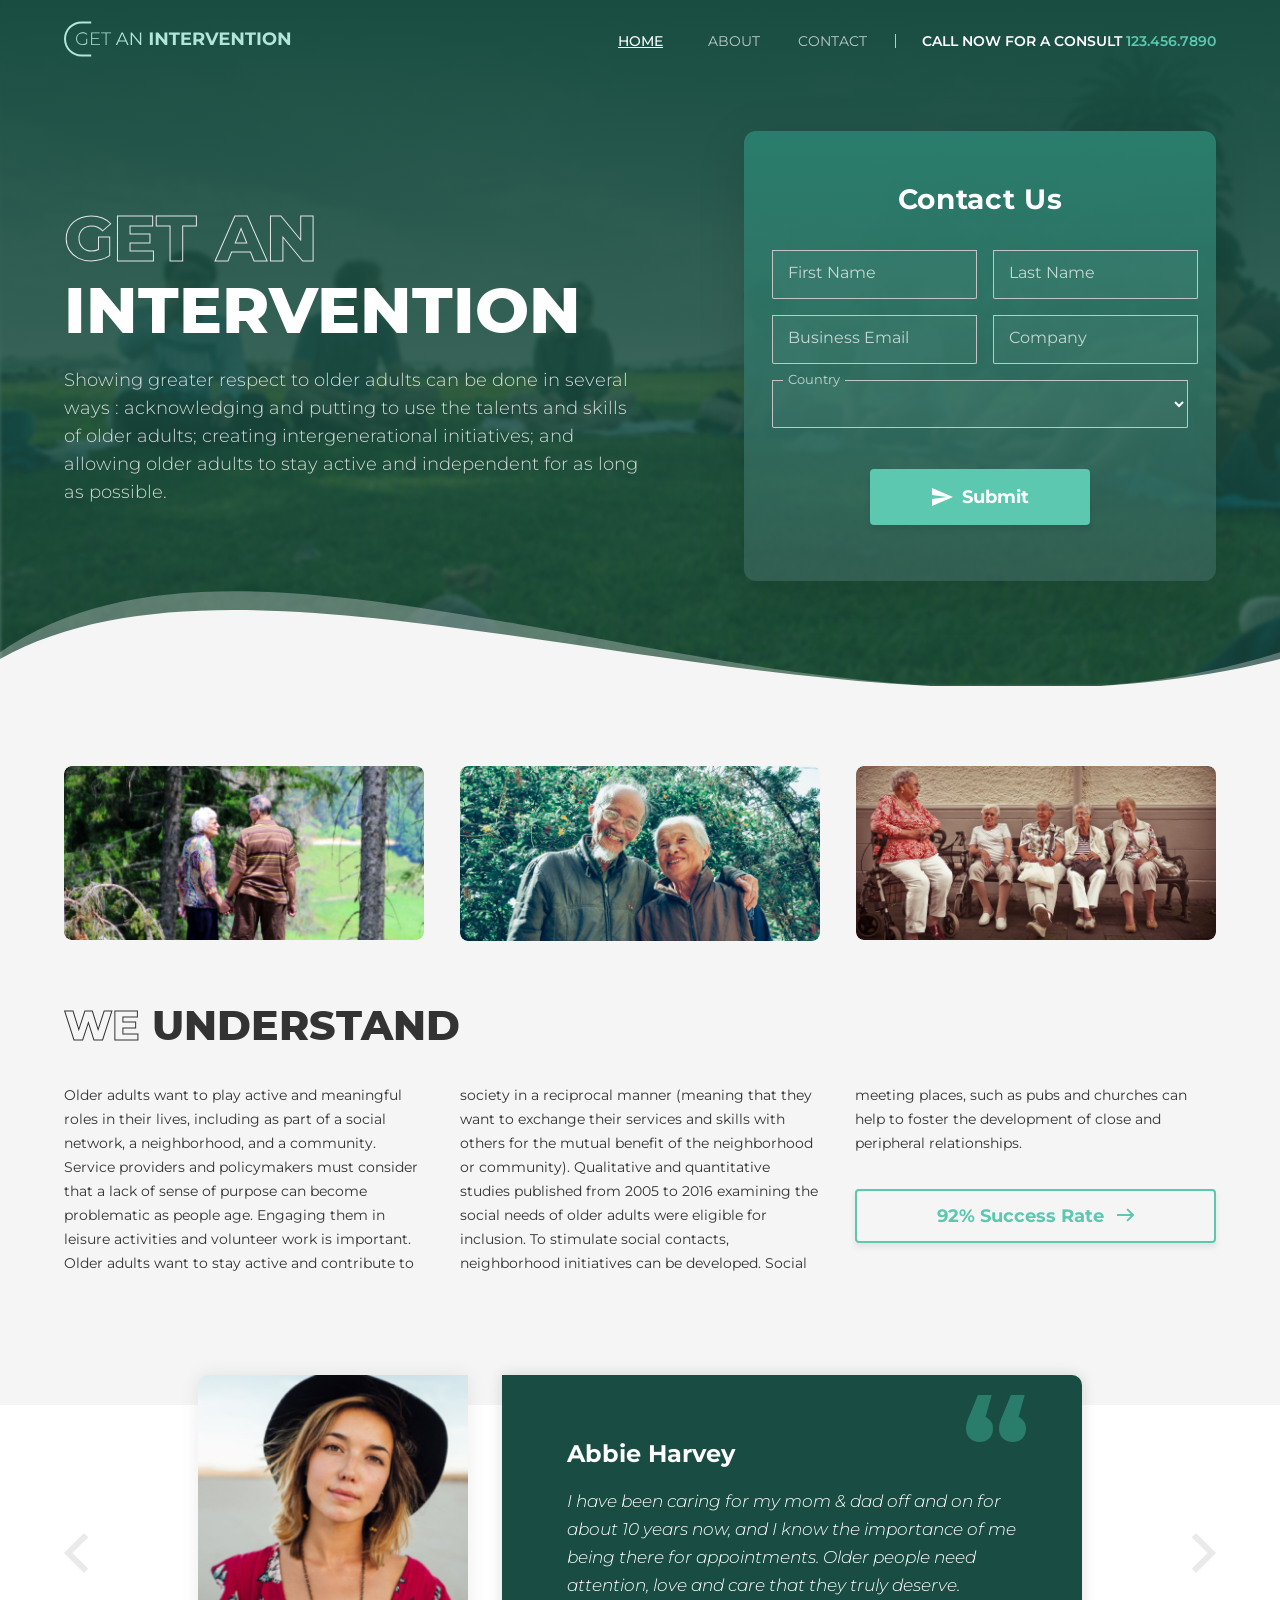
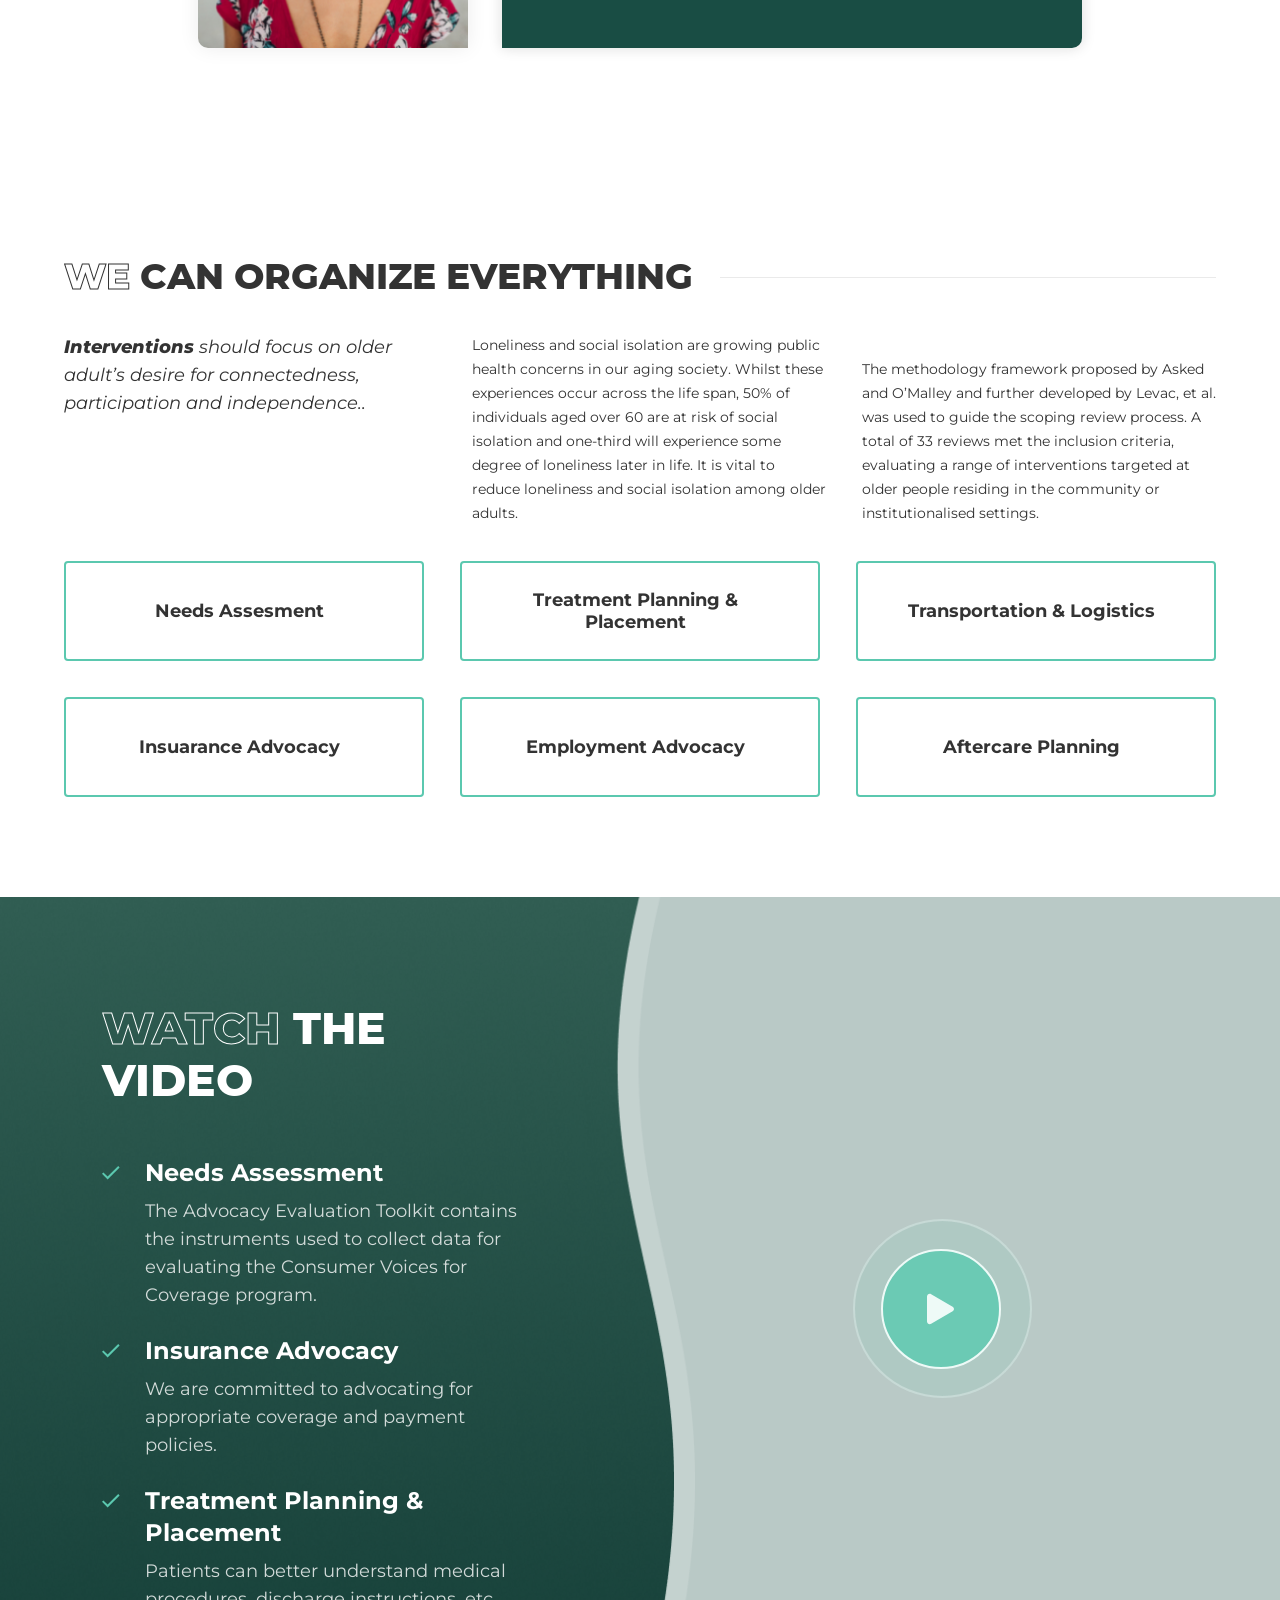
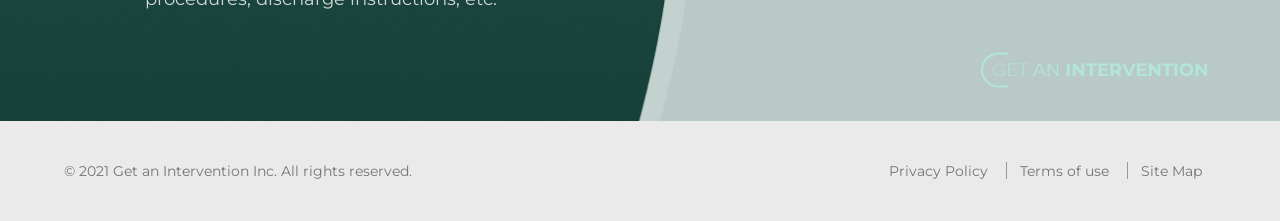
==== commit 30338f9d: "Add the text" ====
--- a/index.html
+++ b/index.html
@@ -36,7 +36,7 @@
             <li class="hero__nav-item"><a href="#">ABOUT</a></li>
             <li class="hero__nav-item"><a href="#">CONTACT</a></li>
             <li class="hero__nav-item">
-              <a href="#">CALL NOW FOR A CONSULT <span>XXX.XXX.XXXX</span></a>
+              <a href="#">CALL NOW FOR A CONSULT <span>123.456.7890</span></a>
             </li>
           </ul>
         </div>
@@ -44,9 +44,11 @@
           <div class="hero__txt">
             <h1><span>GET AN</span>INTERVENTION</h1>
             <p>
-              Lorem ipsum dolor sit amet, consectetur adipiscing elit, sed do
-              eiusmod tempor incididunt ut labore et dolore magna aliqua. Ut
-              enim ad minim veniam, quis nostrud exercitation.
+              Showing greater respect to older adults can be done in several
+              ways : acknowledging and putting to use the talents and skills of
+              older adults; creating intergenerational initiatives; and allowing
+              older adults to stay active and independent for as long as
+              possible.
             </p>
           </div>
           <div class="hero__form-container">
@@ -166,10 +168,10 @@
             <div class="testimonials-carousel__text">
               <p class="testimonials-carousel__name">Abbie Harvey</p>
               <p class="testimonials-carousel__message">
-                Lorem ipsum dolor sit amet, consectetur adipiscing elit, sed do
-                eiusmod tempor incididunt ut labore et dolore magna aliqua. Ut
-                enim ad minim veniam, quis nostrud exercitation. Lorem ipsum
-                dolor sit amet, consectetur!
+                I have been caring for my mom & dad off and on for about 10
+                years now, and I know the importance of me being there for
+                appointments. Older people need attention, love and care that
+                they truly deserve.
               </p>
               <img
                 class="testimonials-carousel__quote"
@@ -184,10 +186,10 @@
             <div class="testimonials-carousel__text">
               <p class="testimonials-carousel__name">Abbie Harvey</p>
               <p class="testimonials-carousel__message">
-                Lorem ipsum dolor sit amet, consectetur adipiscing elit, sed do
-                eiusmod tempor incididunt ut labore et dolore magna aliqua. Ut
-                enim ad minim veniam, quis nostrud exercitation. Lorem ipsum
-                dolor sit amet, consectetur!
+                I have been caring for my mom & dad off and on for about 10
+                years now, and I know the importance of me being there for
+                appointments. Older people need attention, love and care that
+                they truly deserve.
               </p>
               <img
                 class="testimonials-carousel__quote"
@@ -202,10 +204,10 @@
             <div class="testimonials-carousel__text">
               <p class="testimonials-carousel__name">Abbie Harvey</p>
               <p class="testimonials-carousel__message">
-                Lorem ipsum dolor sit amet, consectetur adipiscing elit, sed do
-                eiusmod tempor incididunt ut labore et dolore magna aliqua. Ut
-                enim ad minim veniam, quis nostrud exercitation. Lorem ipsum
-                dolor sit amet, consectetur!
+                I have been caring for my mom & dad off and on for about 10
+                years now, and I know the importance of me being there for
+                appointments. Older people need attention, love and care that
+                they truly deserve.
               </p>
               <img
                 class="testimonials-carousel__quote"
@@ -244,23 +246,22 @@
         </h5>
         <div class="organize-section__content">
           <p class="organize-section__content-title">
-            <span>Lorem ipsum</span> dolor sit amet, consectetur adipiscing
-            elit, sed do eiusmod tempor incididunt ut labore.
+            <span>Interventions</span> should focus on older adult’s desire for
+            connectedness, participation and independence..
           </p>
           <p class="organize-section__content-description">
-            Lorem ipsum dolor sit amet, consectetur adipiscing elit, sed do
-            eiusmod tempor incididunt ut labore et dolore magna aliqua. Ut enim
-            ad minim veniam, quis nostrud exercitation. Lorem ipsum dolor sit
-            amet, consectetur adipiscing elit, sed do eiusmod tempor incididunt
-            ut labore et dolore magna aliqua. Ut enim ad minim veniam, quis
-            nostrud exercitation.
+            Loneliness and social isolation are growing public health concerns
+            in our aging society. Whilst these experiences occur across the life
+            span, 50% of individuals aged over 60 are at risk of social
+            isolation and one-third will experience some degree of loneliness
+            later in life. It is vital to reduce loneliness and social isolation
+            among older adults.
             <br /><br />
-            Lorem ipsum dolor sit amet, consectetur adipiscing elit, sed do
-            eiusmod tempor incididunt ut labore et dolore magna aliqua. Ut enim
-            ad minim veniam, quis nostrud exercitation. Lorem ipsum dolor sit
-            amet, consectetur adipiscing elit, sed do eiusmod tempor incididunt
-            ut labore et dolore magna aliqua. Ut enim ad minim veniam, quis
-            nostrud exercitation.
+            The methodology framework proposed by Asked and O’Malley and further
+            developed by Levac, et al. was used to guide the scoping review
+            process. A total of 33 reviews met the inclusion criteria,
+            evaluating a range of interventions targeted at older people
+            residing in the community or institutionalised settings.
           </p>
         </div>
         <div class="organize-section__buttons">
@@ -269,8 +270,8 @@
             <span class="organize-section__button-icon"></span>
             <div class="organize-section__button-tooltip">
               <p>
-                Lorem ipsum dolor sit amet, consectetur adipiscing elit, sed do
-                eiusmod tempor incididunt ut labore.
+                We’re experienced in our individual crafts and understand how
+                each one of our roles impacts your plan holistically.
               </p>
             </div>
           </a>
@@ -280,8 +281,8 @@
             ></span>
             <div class="organize-section__button-tooltip">
               <p>
-                Lorem ipsum dolor sit amet, consectetur adipiscing elit, sed do
-                eiusmod tempor incididunt ut labore.
+                We’re experienced in our individual crafts and understand how
+                each one of our roles impacts your plan holistically.
               </p>
             </div></a
           >
@@ -291,8 +292,8 @@
             ></span>
             <div class="organize-section__button-tooltip">
               <p>
-                Lorem ipsum dolor sit amet, consectetur adipiscing elit, sed do
-                eiusmod tempor incididunt ut labore.
+                We’re experienced in our individual crafts and understand how
+                each one of our roles impacts your plan holistically.
               </p>
             </div></a
           >
@@ -302,8 +303,8 @@
             ></span>
             <div class="organize-section__button-tooltip">
               <p>
-                Lorem ipsum dolor sit amet, consectetur adipiscing elit, sed do
-                eiusmod tempor incididunt ut labore.
+                We’re experienced in our individual crafts and understand how
+                each one of our roles impacts your plan holistically.
               </p>
             </div></a
           >
@@ -313,8 +314,8 @@
             ></span>
             <div class="organize-section__button-tooltip">
               <p>
-                Lorem ipsum dolor sit amet, consectetur adipiscing elit, sed do
-                eiusmod tempor incididunt ut labore.
+                We’re experienced in our individual crafts and understand how
+                each one of our roles impacts your plan holistically.
               </p>
             </div></a
           >
@@ -324,8 +325,8 @@
             ></span>
             <div class="organize-section__button-tooltip">
               <p>
-                Lorem ipsum dolor sit amet, consectetur adipiscing elit, sed do
-                eiusmod tempor incididunt ut labore.
+                We’re experienced in our individual crafts and understand how
+                each one of our roles impacts your plan holistically.
               </p>
             </div></a
           >
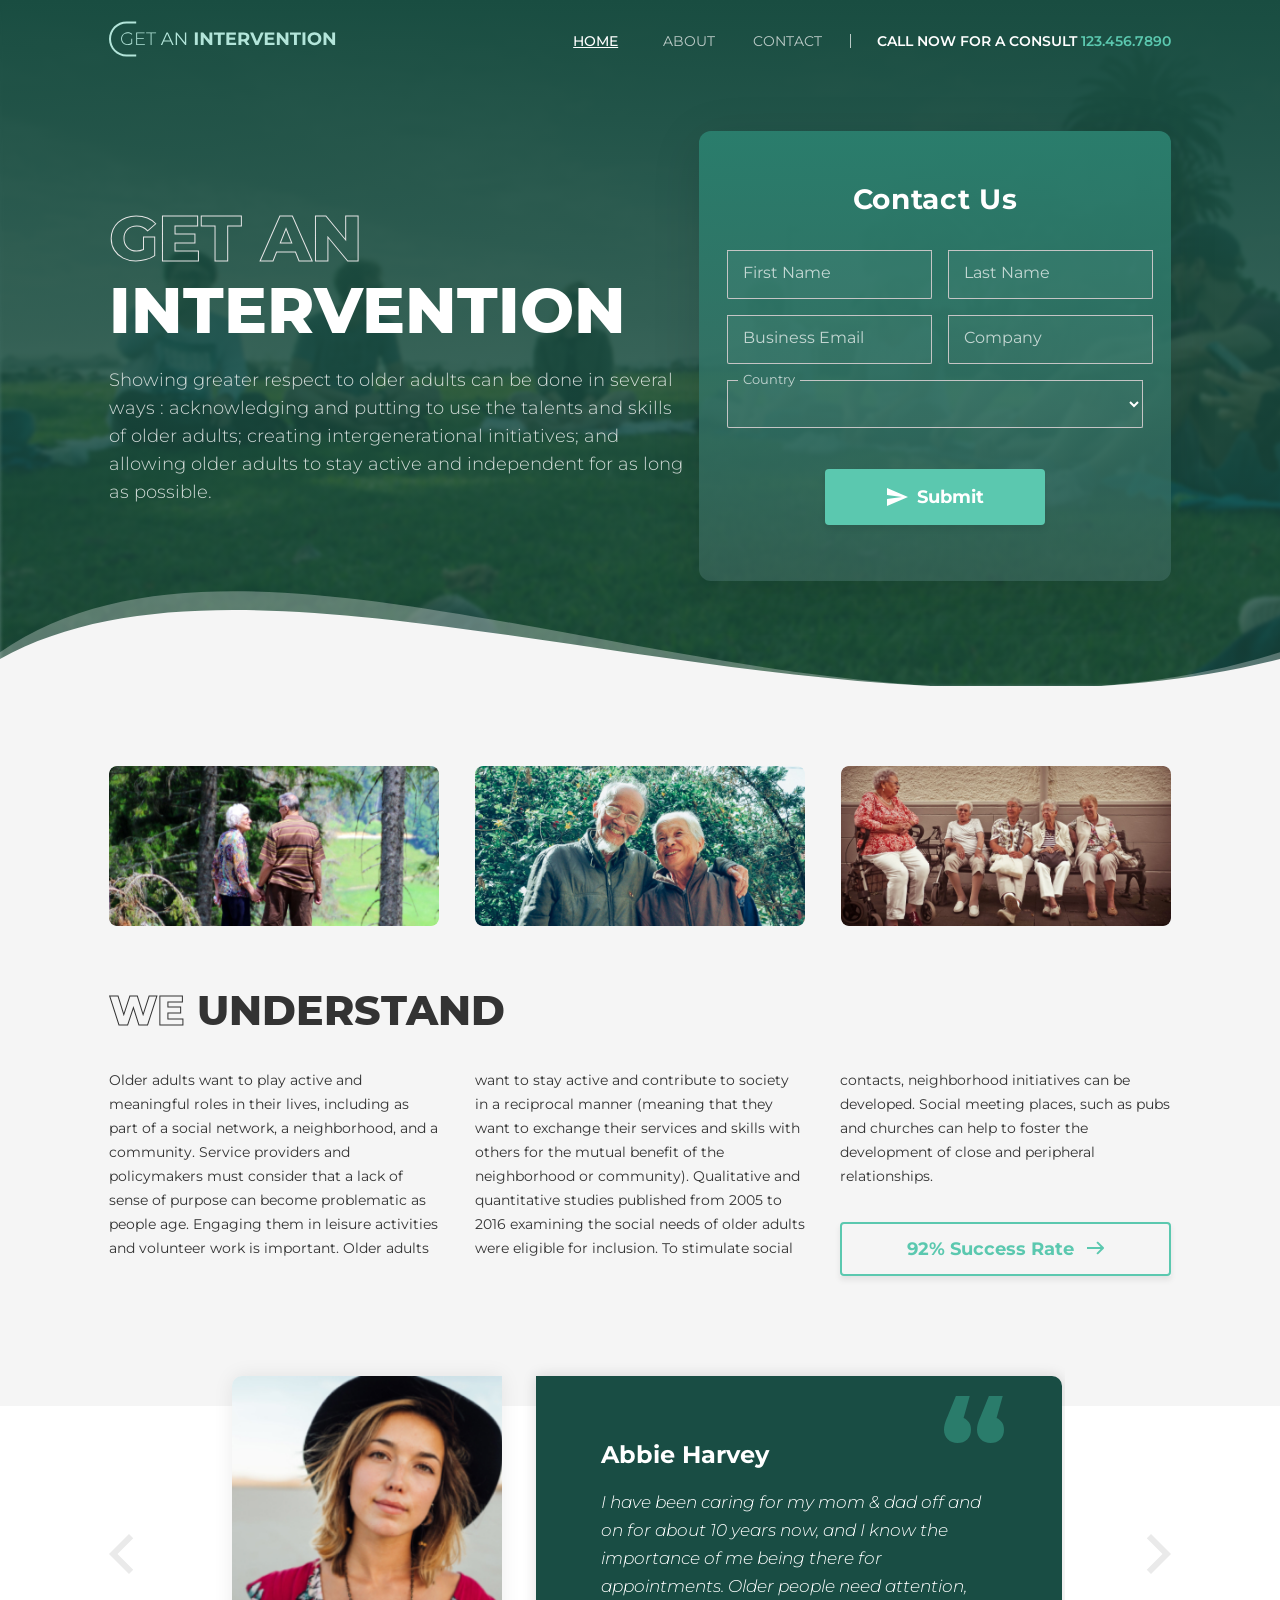
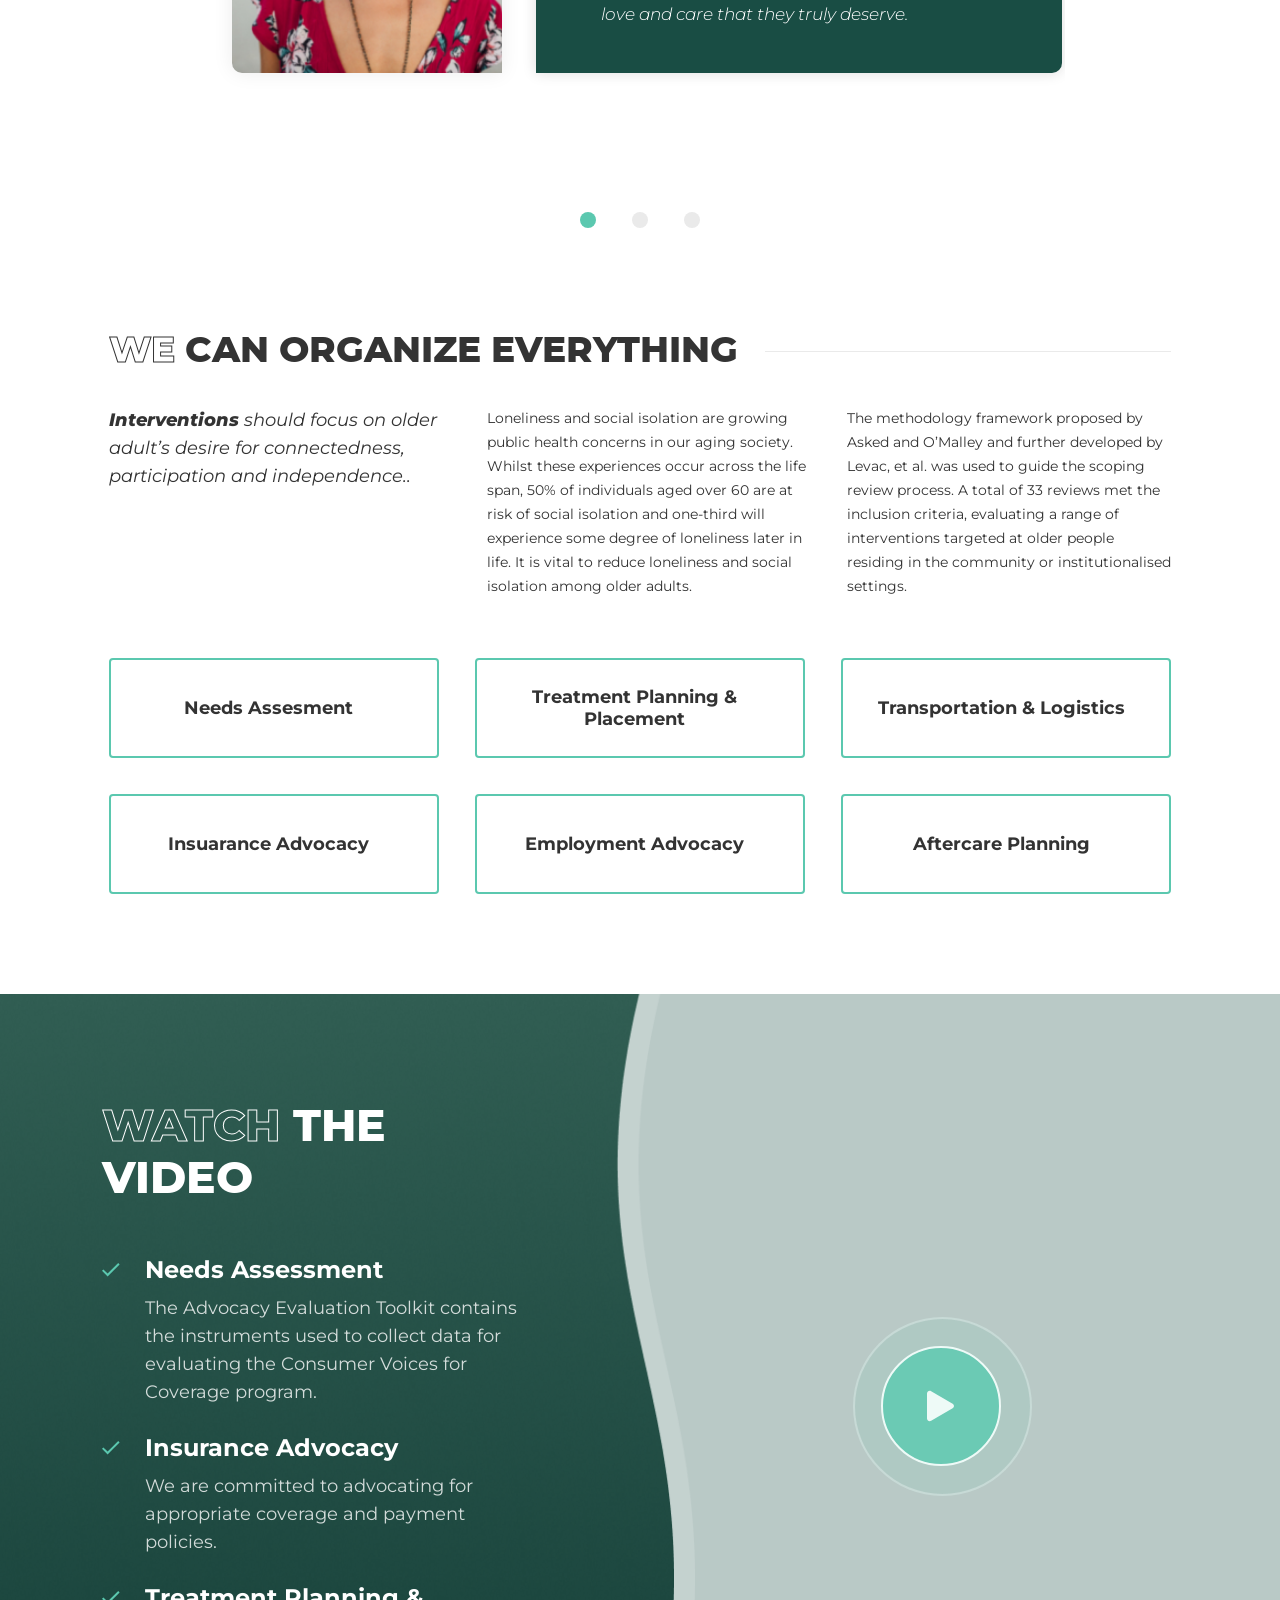
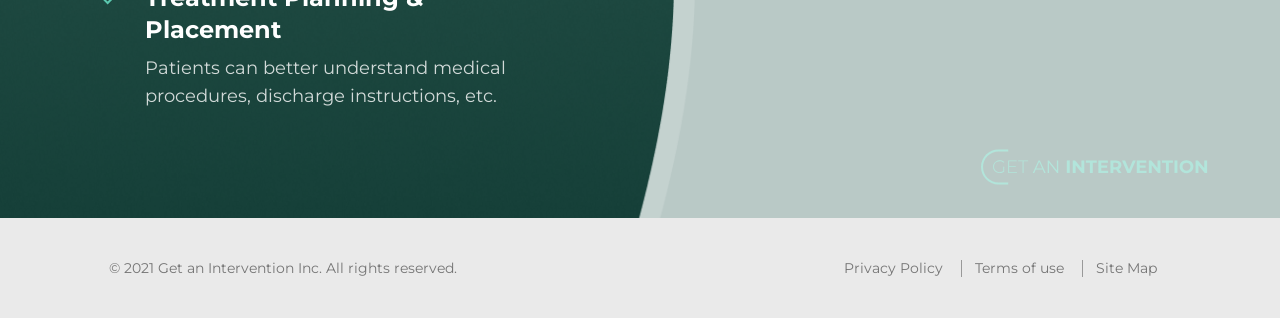
==== commit b81ff78b: "fix: crousel issue fixed" ====
--- a/index.html
+++ b/index.html
@@ -215,8 +215,8 @@
               />
             </div>
           </div>
-          <div class="dots-container"></div>
-        </div>
+        </div>
+
         <div
           class="testimonials-carousel__arrow testimonials-carousel__arrow--right"
         >
@@ -233,6 +233,8 @@
             />
           </svg>
         </div>
+        <div></div>
+        <div class="dots-container"></div>
       </div>
     </section>
     <!-- ORGANIZE SECTION -->
--- a/css/styles.css
+++ b/css/styles.css
@@ -11,6 +11,14 @@
     --darkgreen: #194D44;
     --black: #333333;
     --whitetone: #EAEAEA;
+
+    
+    --bp-xl: 1400px;  
+  --bp-lg: 1200px;   
+  --bp-md: 992px;    
+  --bp-sm: 768px;    
+  --bp-xs: 576px;    
+  --bp-xxs: var(--bp-xxs);
   
   }
   body {
@@ -50,7 +58,7 @@
     content: '';
     display: block;
     clear: both;
-}@media (min-width: 1024px) and (max-width: 1390px) {
+}@media (min-width: var(--bp-md)) and (max-width: var(--bp-xl)) {
     .container {
         width: 90%;
     }
@@ -463,7 +471,7 @@
     color: white;
   }
 
-  @media (min-width: 770px) and (max-width: 1024px) {
+  @media (min-width: var(--bp-sm)) and (max-width: var(--bp-md)) {
     .hero::before, .hero::after {
       background-position: right bottom;
       background-size: contain;
@@ -559,7 +567,7 @@
       height: 133px;
     }
   }
-  @media (min-width: 0px) and (max-width: 569px) {
+  @media (min-width: 0px) and (max-width: var(--bp-xs)) {
     .hero {
       background-size: 219% auto;
       background-repeat: no-repeat;
@@ -788,7 +796,7 @@
       margin-top: 23px;
     }
   }
-  @media (min-width: 0px) and (max-width: 569px) {
+  @media (min-width: 0px) and (max-width: var(--bp-xs)) {
     .about-section {
       padding-top: 0px;
       padding-bottom: 86px;
@@ -886,8 +894,8 @@
     padding: 20px 2%;
     position: absolute;
     transition: 1s;
-    /* width: 100%; */
-    /* height: 100%; */
+    width: calc(100% - 20px);
+
 
 
   }
@@ -938,7 +946,7 @@
     right: 75px;
   }
   
-  .testimonials-carousel__carousel .owl-dots {
+  .dots-container {
     display: grid;
     grid-template-columns: auto auto auto;
     justify-content: center;
@@ -946,11 +954,9 @@
     margin-top: 56px;
   }
   
-  .testimonials-carousel__carousel .owl-dots .owl-dot {
-    
-  }
-  
-  .testimonials-carousel__carousel .owl-dots .owl-dot span {
+ 
+  
+  .dots-container .dot {
     width: 16px;
     height: 16px;
     background: var(--whitetone);
@@ -958,12 +964,12 @@
     border-radius: 11px;
   }
   
-  .testimonials-carousel__carousel .owl-dots .owl-dot.active span {
+  .dots-container .dot.active  {
     background-color: var(--lightgreen);
   }
 
 
-  @media (min-width: 770px) and (max-width: 1024px) {
+  @media (min-width: var(--bp-sm)) and (max-width: var(--bp-md)) {
     .testimonials-carousel__container {
       grid-template-columns: 8% 1fr 8%;
     }
@@ -987,7 +993,7 @@
       width: 50px;
       top: 48px;
     }
-    .testimonials-carousel__carousel .owl-dots .owl-dot span {
+   .dots-container .dot  {
       width: 14px;
       height: 14px;
     }
@@ -1023,12 +1029,12 @@
     top: 33px;
     right: 45px;
   }
-  .testimonials-carousel__carousel .owl-dots {
+   .dots-container {
     margin-top: 50px;
   }
 }
 
-@media (min-width: 0px) and (max-width: 569px) {
+@media (min-width: 0px) and (max-width: var(--bp-xs)) {
     .testimonials-carousel__item {
       padding: 0px 0%;
       grid-template-columns: 1fr;
@@ -1067,7 +1073,7 @@
       height: 47px;
       right: 35px;
     }
-    .testimonials-carousel__carousel .owl-dots {
+     .dots-container {
       margin-top: 64px;
     }
   }
@@ -1236,7 +1242,7 @@
         opacity: 1;
         visibility: visible;
       }
-      @media (min-width: 770px) and (max-width: 1024px) {
+      @media (min-width: var(--bp-sm)) and (max-width: var(--bp-md)) {
         .organize-section__content-title {
           font-size: 15px;
           line-height: 22px;
@@ -1282,7 +1288,7 @@
           width: 92%;
         }
       }
-      @media (min-width: 0px) and (max-width: 569px) {
+      @media (min-width: 0px) and (max-width: var(--bp-xs)) {
         .organize-section {
           padding: 85px 0px;
         }
@@ -1508,7 +1514,7 @@
     bottom: 33px;
     right: 72px;
   }
-  @media (min-width: 770px) and (max-width: 1024px) {
+  @media (min-width: var(--bp-sm)) and (max-width: var(--bp-md)) {
     .video-block__content h5 {
       font-size: 38px;
     }
@@ -1567,7 +1573,7 @@
     }
   }
  
-  @media (min-width: 0px) and (max-width: 569px) {
+  @media (min-width: 0px) and (max-width: var(--bp-xs)) {
     .video-block__content {
       padding: 62px 6% 50px 6%;
     }
@@ -1613,7 +1619,7 @@
     }
   }
 
-  @media (min-width: 0px) and (max-width: 360px) {
+  @media (min-width: 0px) and (max-width: var(--bp-xxs)) {
     .video-block__background, .video-block__background--overlay {
       width: 255%;
       height: 175%;
@@ -1698,7 +1704,7 @@
     text-decoration: underline;
   }
   
-  @media (min-width: 770px) and (max-width: 1024px) {
+  @media (min-width: var(--bp-sm)) and (max-width: var(--bp-md)) {
     .footer__copyright {
       font-size: 13px;
     }
@@ -1725,7 +1731,7 @@
       }
   }
 
-  @media (min-width: 0px) and (max-width: 569px){
+  @media (min-width: 0px) and (max-width: var(--bp-xs)){
 
     .footer{
         padding: 34px 0px;
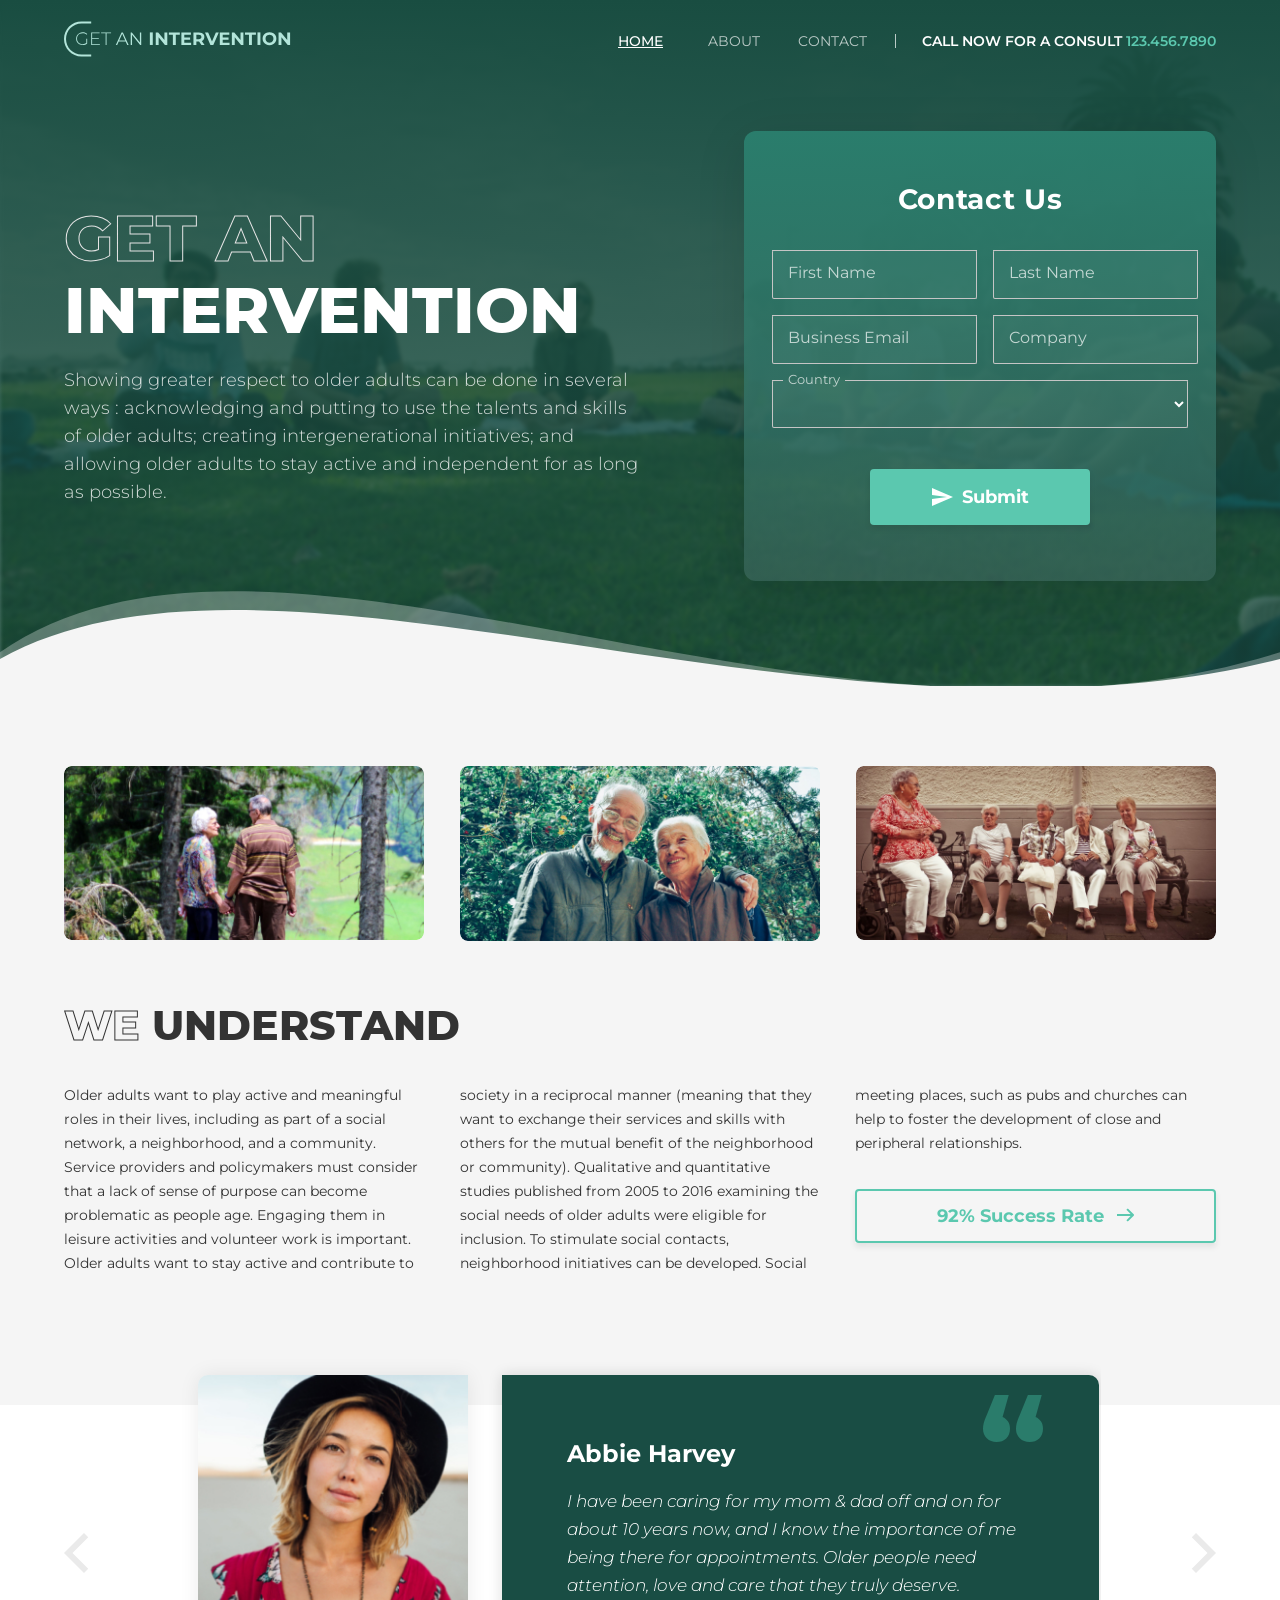
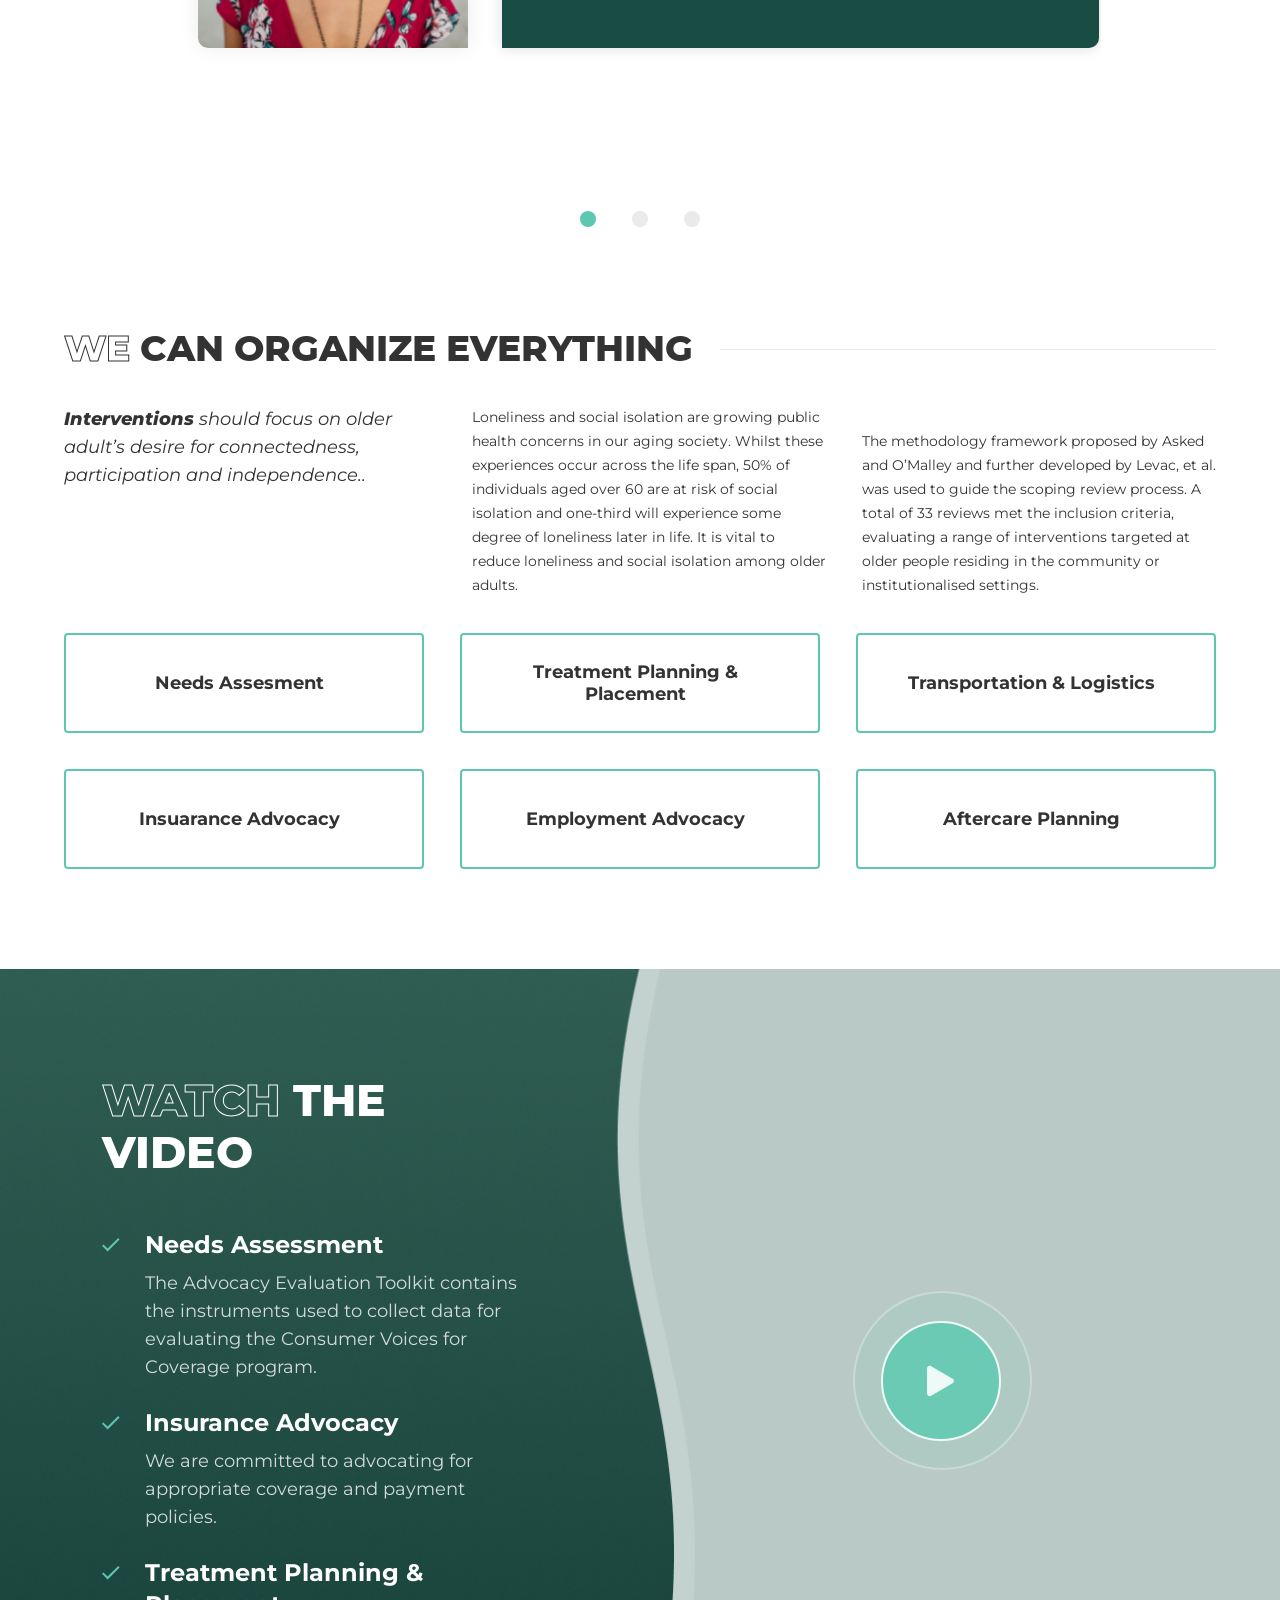
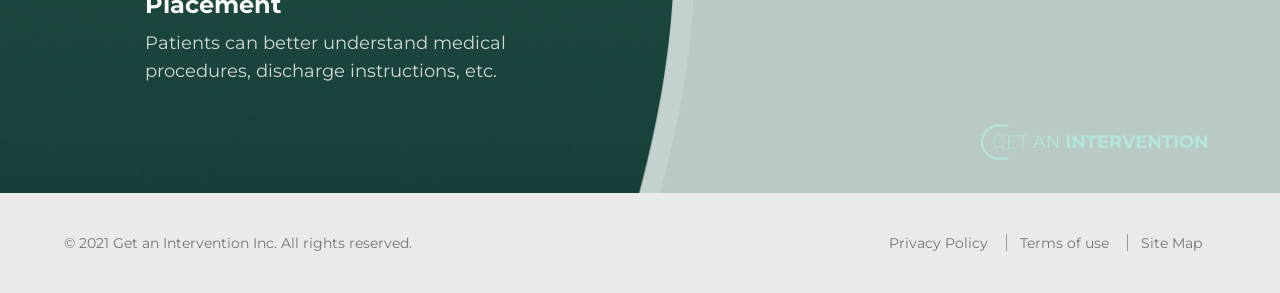
==== commit e6bab849: "feat: add the video conrolls" ====
--- a/index.html
+++ b/index.html
@@ -380,10 +380,18 @@
         />
       </div>
       <div class="video-block__video">
-        <video class="video-block__video-player" width="320" height="240">
+        <video
+          class="video-block__video-player"
+          id="infoVideo"
+          width="320"
+          height="240"
+        >
           <source src="assets/videos/video.mp4" type="video/mp4" />
         </video>
-        <button class="video-block__play-button">
+        <button
+          class="video-block__play-button"
+          onclick="toggleVideoPlayback()"
+        >
           <svg
             xmlns="http://www.w3.org/2000/svg"
             width="16"
@@ -429,5 +437,6 @@
     <script src="js/carousel.js"></script>
     <script src="js/countryListInitializer.js"></script>
     <script src="js/formSubmission.js"></script>
+    <script src="js/videoControls.js"></script>
   </body>
 </html>
--- a/css/styles.css
+++ b/css/styles.css
@@ -11,14 +11,6 @@
     --darkgreen: #194D44;
     --black: #333333;
     --whitetone: #EAEAEA;
-
-    
-    --bp-xl: 1400px;  
-  --bp-lg: 1200px;   
-  --bp-md: 992px;    
-  --bp-sm: 768px;    
-  --bp-xs: 576px;    
-  --bp-xxs: var(--bp-xxs);
   
   }
   body {
@@ -58,7 +50,7 @@
     content: '';
     display: block;
     clear: both;
-}@media (min-width: var(--bp-md)) and (max-width: var(--bp-xl)) {
+}@media (min-width: 1024px) and (max-width: 1390px) {
     .container {
         width: 90%;
     }
@@ -471,7 +463,7 @@
     color: white;
   }
 
-  @media (min-width: var(--bp-sm)) and (max-width: var(--bp-md)) {
+  @media (min-width: 770px) and (max-width: 1024px) {
     .hero::before, .hero::after {
       background-position: right bottom;
       background-size: contain;
@@ -567,7 +559,7 @@
       height: 133px;
     }
   }
-  @media (min-width: 0px) and (max-width: var(--bp-xs)) {
+  @media (min-width: 0px) and (max-width: 569px) {
     .hero {
       background-size: 219% auto;
       background-repeat: no-repeat;
@@ -796,7 +788,7 @@
       margin-top: 23px;
     }
   }
-  @media (min-width: 0px) and (max-width: var(--bp-xs)) {
+  @media (min-width: 0px) and (max-width: 569px) {
     .about-section {
       padding-top: 0px;
       padding-bottom: 86px;
@@ -969,7 +961,7 @@
   }
 
 
-  @media (min-width: var(--bp-sm)) and (max-width: var(--bp-md)) {
+  @media (min-width: 770px) and (max-width: 1024px) {
     .testimonials-carousel__container {
       grid-template-columns: 8% 1fr 8%;
     }
@@ -1034,7 +1026,7 @@
   }
 }
 
-@media (min-width: 0px) and (max-width: var(--bp-xs)) {
+@media (min-width: 0px) and (max-width: 569px) {
     .testimonials-carousel__item {
       padding: 0px 0%;
       grid-template-columns: 1fr;
@@ -1242,7 +1234,7 @@
         opacity: 1;
         visibility: visible;
       }
-      @media (min-width: var(--bp-sm)) and (max-width: var(--bp-md)) {
+      @media (min-width: 770px) and (max-width: 1024px) {
         .organize-section__content-title {
           font-size: 15px;
           line-height: 22px;
@@ -1288,7 +1280,7 @@
           width: 92%;
         }
       }
-      @media (min-width: 0px) and (max-width: var(--bp-xs)) {
+      @media (min-width: 0px) and (max-width: 569px) {
         .organize-section {
           padding: 85px 0px;
         }
@@ -1514,7 +1506,7 @@
     bottom: 33px;
     right: 72px;
   }
-  @media (min-width: var(--bp-sm)) and (max-width: var(--bp-md)) {
+  @media (min-width: 770px) and (max-width: 1024px) {
     .video-block__content h5 {
       font-size: 38px;
     }
@@ -1573,7 +1565,7 @@
     }
   }
  
-  @media (min-width: 0px) and (max-width: var(--bp-xs)) {
+  @media (min-width: 0px) and (max-width: 569px) {
     .video-block__content {
       padding: 62px 6% 50px 6%;
     }
@@ -1619,7 +1611,7 @@
     }
   }
 
-  @media (min-width: 0px) and (max-width: var(--bp-xxs)) {
+  @media (min-width: 0px) and (max-width: 360px) {
     .video-block__background, .video-block__background--overlay {
       width: 255%;
       height: 175%;
@@ -1704,7 +1696,7 @@
     text-decoration: underline;
   }
   
-  @media (min-width: var(--bp-sm)) and (max-width: var(--bp-md)) {
+  @media (min-width: 770px) and (max-width: 1024px) {
     .footer__copyright {
       font-size: 13px;
     }
@@ -1731,7 +1723,7 @@
       }
   }
 
-  @media (min-width: 0px) and (max-width: var(--bp-xs)){
+  @media (min-width: 0px) and (max-width: 569px){
 
     .footer{
         padding: 34px 0px;
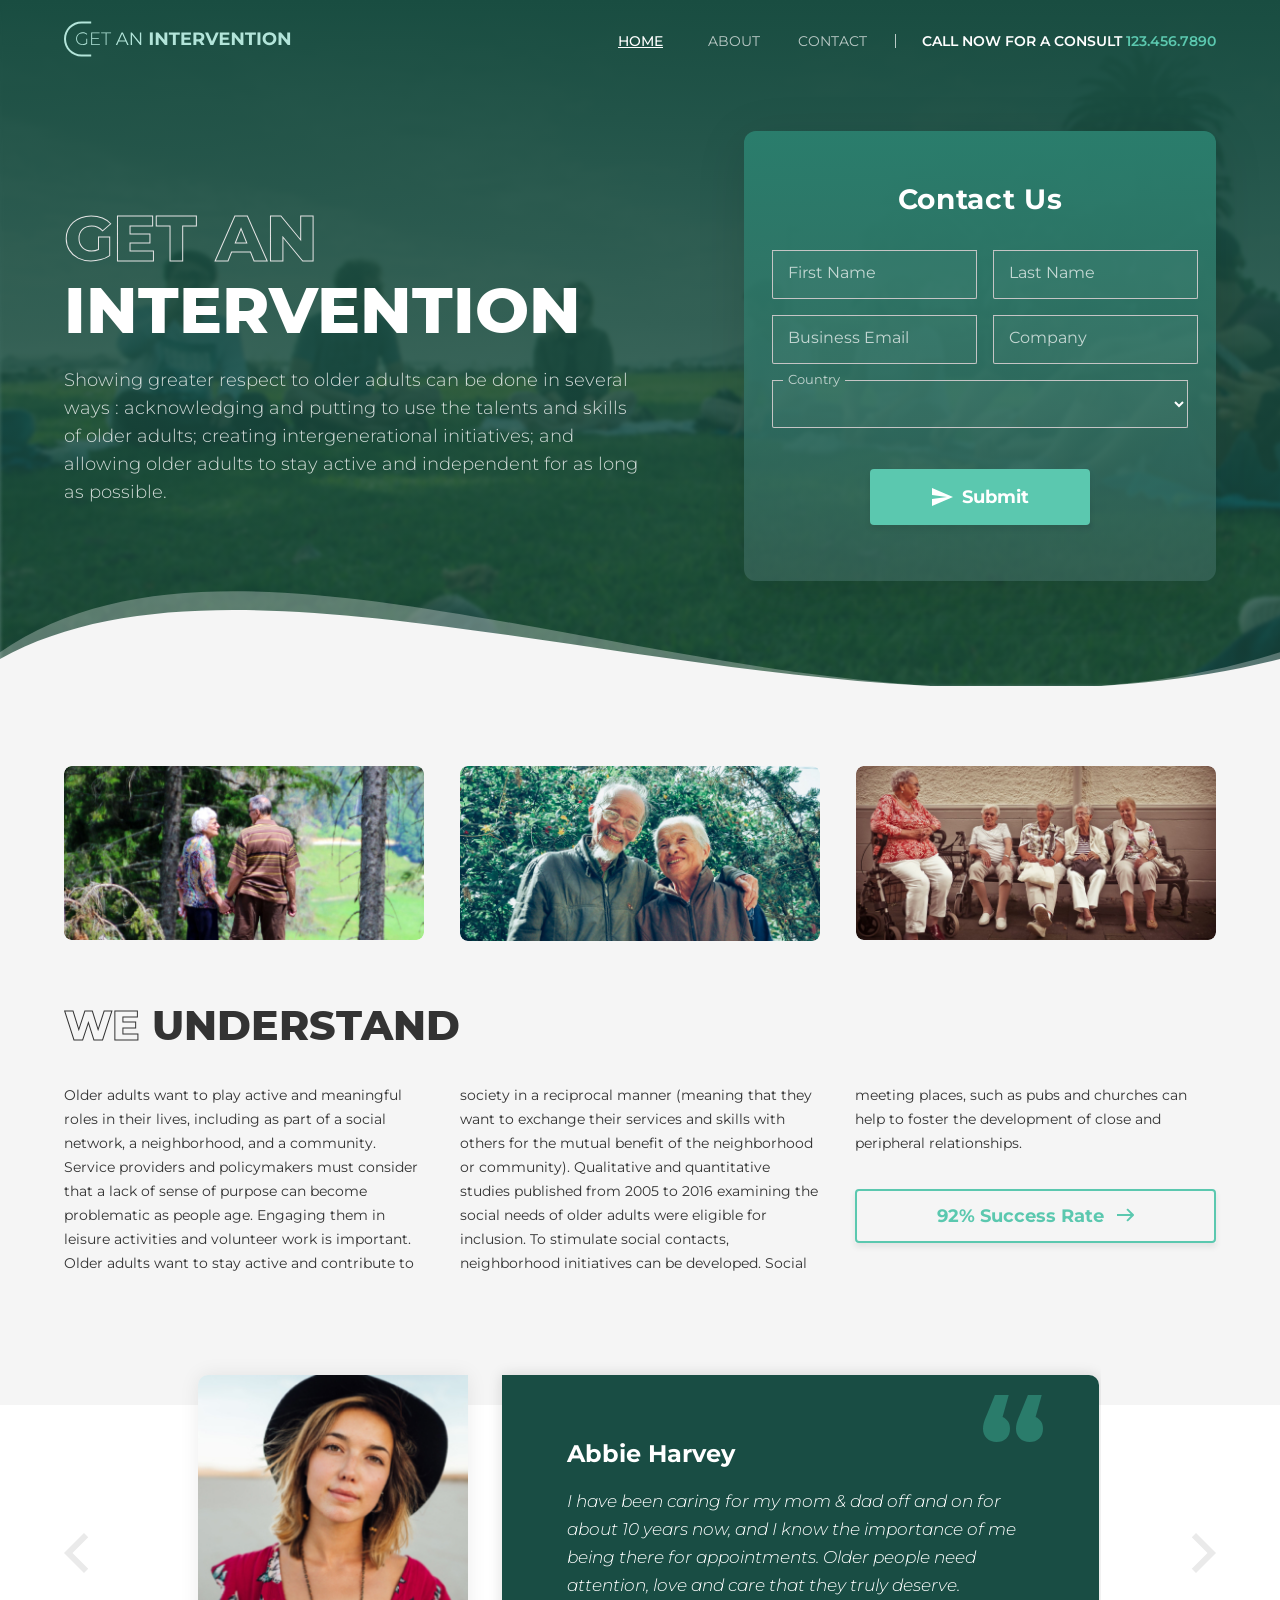
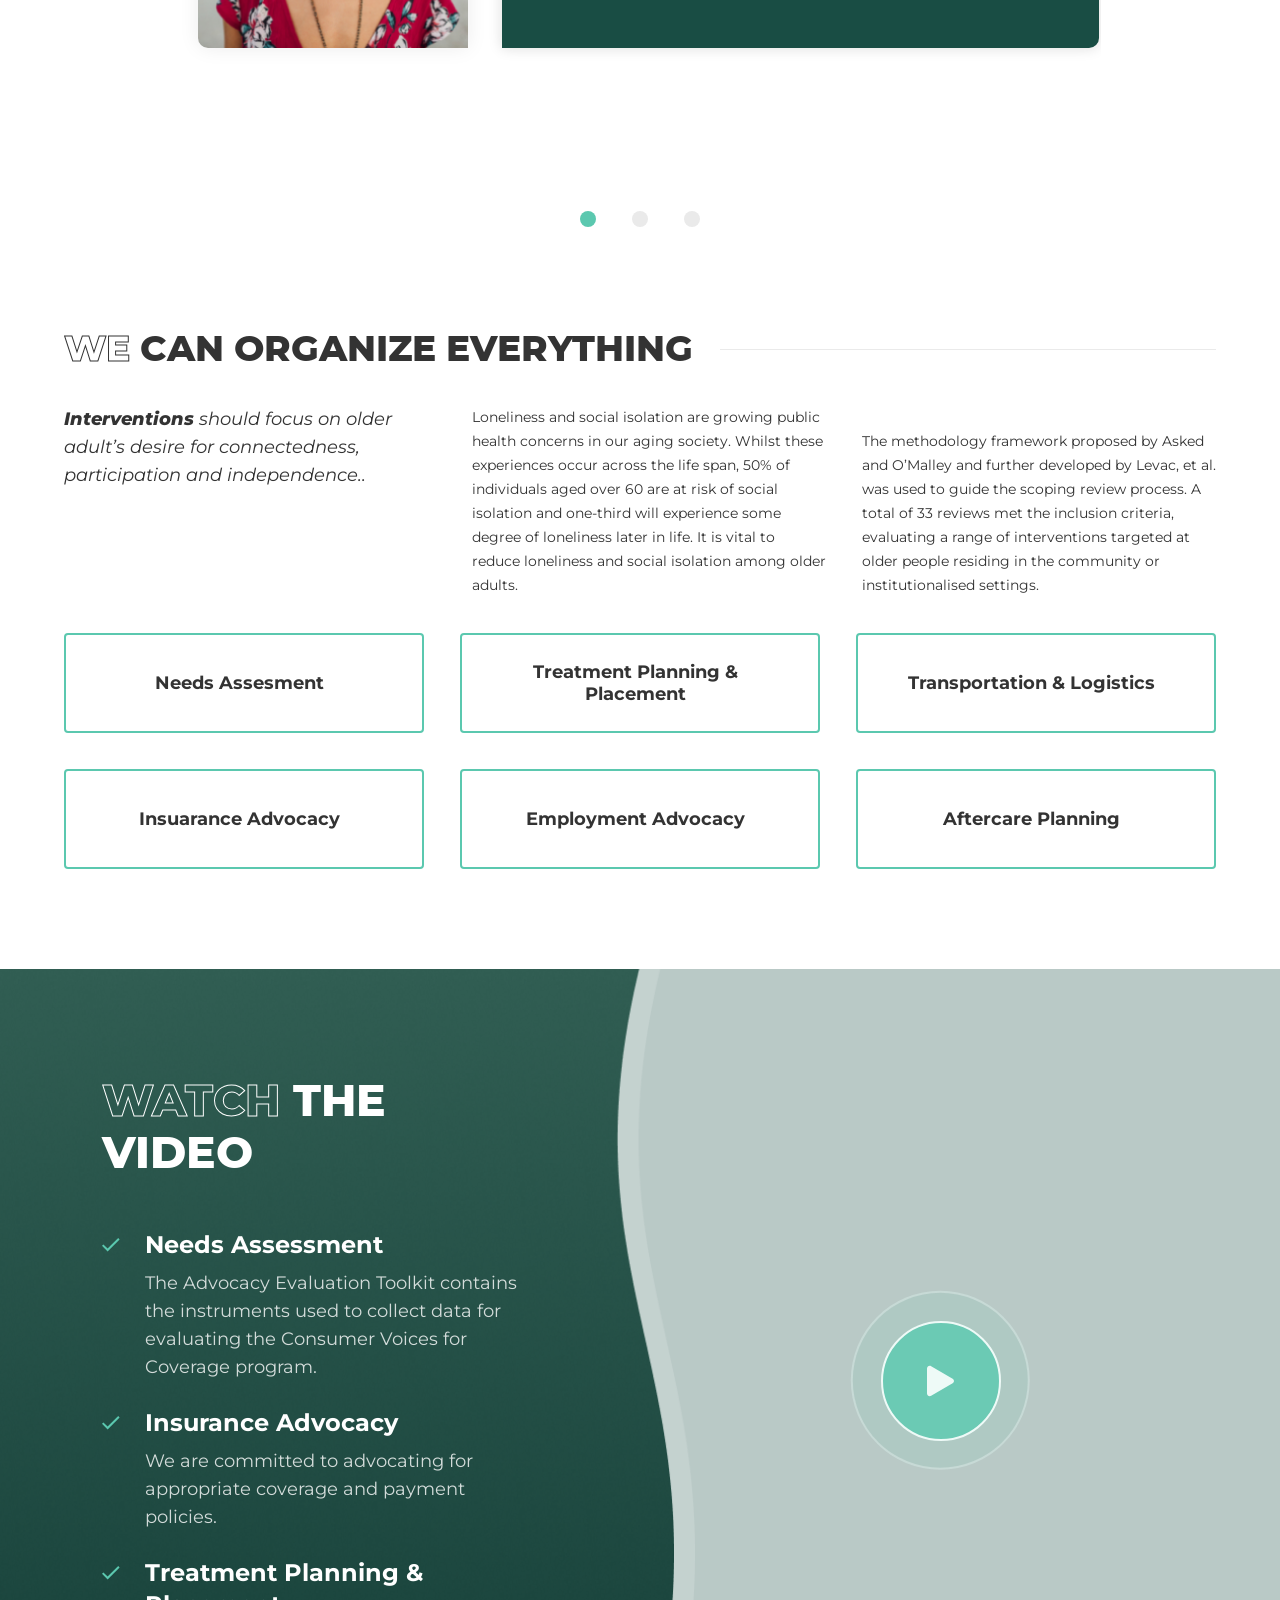
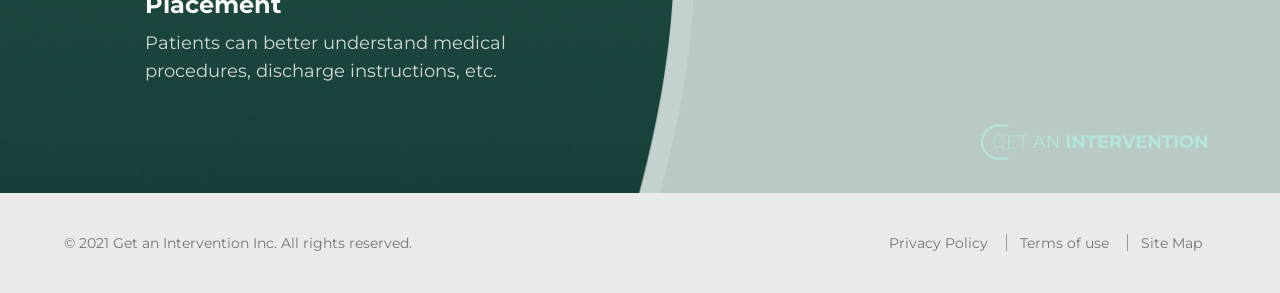
==== commit 0ab983e5: "Fix:--> ui fixes and improvments" ====
--- a/index.html
+++ b/index.html
@@ -71,10 +71,13 @@
             </div>
             <div class="hero__inp-row">
               <div class="hero__inp-box">
-                <input class="hero__inp" id="b-name" type="text" />
+                <input class="hero__inp" id="b-name" type="email" />
                 <label for="b-name"><span>Business Email</span></label>
                 <div class="hero__empty-tooltip">
                   <p>This field can't be empty. Please fill it in.</p>
+                </div>
+                <div class="hero__invalid-tooltip">
+                  <p>Please enter a valid email.</p>
                 </div>
               </div>
               <div class="hero__inp-box">
@@ -181,10 +184,10 @@
           </div>
           <div class="testimonials-carousel__item">
             <div class="testimonials-carousel__image">
-              <img src="assets/images/abbie-harvey.jpg" />
+              <img src="assets/images/tom-hiddleston.jpg" />
             </div>
             <div class="testimonials-carousel__text">
-              <p class="testimonials-carousel__name">Abbie Harvey</p>
+              <p class="testimonials-carousel__name">Tom Hiddleston</p>
               <p class="testimonials-carousel__message">
                 I have been caring for my mom & dad off and on for about 10
                 years now, and I know the importance of me being there for
@@ -199,10 +202,10 @@
           </div>
           <div class="testimonials-carousel__item">
             <div class="testimonials-carousel__image">
-              <img src="assets/images/abbie-harvey.jpg" />
+              <img src="assets/images/taylor-swift.jpg" />
             </div>
             <div class="testimonials-carousel__text">
-              <p class="testimonials-carousel__name">Abbie Harvey</p>
+              <p class="testimonials-carousel__name">Taylor Swift</p>
               <p class="testimonials-carousel__message">
                 I have been caring for my mom & dad off and on for about 10
                 years now, and I know the importance of me being there for
@@ -438,5 +441,6 @@
     <script src="js/countryListInitializer.js"></script>
     <script src="js/formSubmission.js"></script>
     <script src="js/videoControls.js"></script>
+    <script src="js/navControls.js"></script>
   </body>
 </html>
--- a/css/styles.css
+++ b/css/styles.css
@@ -50,7 +50,8 @@
     content: '';
     display: block;
     clear: both;
-}@media (min-width: 1024px) and (max-width: 1390px) {
+}
+@media (min-width: 1024px) and (max-width: 1390px) {
     .container {
         width: 90%;
     }
@@ -61,10 +62,16 @@
         grid-template-columns: 230px 1fr;
     }
 }
+@media (min-width: 950px) and (max-width: 1024px) {
+  .container {
+      width: 90%;
+  }
+ 
+}
 
 
 .hero{
-    background-image: url(/assets/images/bg-cover.png);
+    background-image: url(../assets/images/bg-cover.png);
     background-size: cover;
     position: relative;
     padding-top: 20.5px;
@@ -76,7 +83,7 @@
     bottom: -4px;
     height: 140px;
     width: 100%;
-    background-image: url(/assets/images/bg-bottom-dark.svg);
+    background-image: url(../assets/images/bg-bottom-light.svg);
     background-repeat: no-repeat;
     z-index: 2;
     background-position: bottom;
@@ -84,7 +91,7 @@
   }
   .hero::after{
     content: '';
-    background-image: url(/assets/images/bg-bottom-light.svg);
+    background-image: url(../assets/images/bg-bottom-dark.svg);
   }
 
   .hero__container::before{
@@ -340,7 +347,7 @@
     opacity: 1;
   }
   
-  .hero__form-container .hero__empty-tooltip {
+  .hero__form-container .hero__empty-tooltip, .hero__invalid-tooltip {
     background: #FF7777;
     border-radius: 6px;
     position: absolute;
@@ -355,11 +362,11 @@
     display: none;
   }
   
-  .hero__form-container .hero__empty .hero__empty-tooltip {
+  .hero__form-container .hero__empty .hero__empty-tooltip,.hero__invalid .hero__invalid-tooltip {
     display: block;
   }
   
-  .hero__form-container .hero__empty-tooltip p {
+  .hero__form-container .hero__empty-tooltip p , .hero__invalid-tooltip p{
     font-size: 13px;
     line-height: 16px;
     color: white;
@@ -367,7 +374,7 @@
     z-index: 4;
   }
   
-  .hero__form-container .hero__empty-tooltip::after {
+  .hero__form-container .hero__empty-tooltip::after, .hero__invalid-tooltip::after {
     content: '';
     background: #FF7777;
     width: 22px;
@@ -463,7 +470,7 @@
     color: white;
   }
 
-  @media (min-width: 770px) and (max-width: 1024px) {
+  @media (min-width: 950px) and (max-width: 1124px) {
     .hero::before, .hero::after {
       background-position: right bottom;
       background-size: contain;
@@ -510,7 +517,7 @@
       font-size: 17px;
     }
   }
-  @media (min-width: 0px) and (max-width: 769px) {
+  @media (min-width: 0px) and (max-width: 950px) {
     .container {
       width: 93%;
     }
@@ -533,6 +540,7 @@
     .hero__navbar ul li:last-child {
       padding: 0px;
       margin: 0px;
+      display: block;
     }
     .hero__navbar ul li:last-child::after {
       width: 0px;
@@ -588,6 +596,7 @@
     .hero__navbar ul li {
       display: block;
       margin-left: 0px;
+      
     }
     .hero__navbar ul li a {
       line-height: 38px;
@@ -730,6 +739,7 @@
     line-height: 24px;
     column-count: 3;
     column-gap: 35px;
+    column-max-width:   42ch;;
   }
   
   .about-section__text-content a {
@@ -1463,9 +1473,6 @@
     transition: all 0.3s ease-in-out;
   }
   
-  .video-block__play-button.plo {
-    opacity: 0;
-  }
   
   .video-block__play-button::after {
     content: '';
@@ -1474,19 +1481,16 @@
     width: 175px;
     height: 175px;
     position: absolute;
-    left: -30px;
-    top: 0px;
-    right: 0px;
-    bottom: 0px;
-    margin: auto;
+    top: 0;
+    left: 0;
+    transform: translate(-18%,-18%);
     border-radius: 106px;
     transition: all 0.2s ease-in-out;
   }
   
-  .video-block__play-button:hover::after {
-    width: 208px;
-    height: 208px;
-    left: -46px;
+  .video-block__play-button:hover::after ,.playing::after{
+   
+    transform:translate(-18%,-18%) scale(1.1);
   }
   
   .video-block__play-button svg {
@@ -1533,7 +1537,7 @@
       top: -26%;
       left: -13%;
       width: 124%;
-      height: 127%;
+      height: 140%;
       z-index: -1;
       transform: rotate(90deg);
     }
@@ -1543,26 +1547,28 @@
       z-index: -2;
     }
     .video-block__play-button {
-      width: 155px;
-      height: 155px;
+     
       bottom: auto;
-      top: -12px;
+      top: -35px;
     }
     .video-block__play-button svg {
       width: 94px;
       height: 96px;
     }
-    .video-block__play-button::after,
-    .video-block__play-button:hover::after {
-      width: 200px;
-      height: 200px;
-      left: -25px;
+    .video-block__play-button::after{
+     
+    }
+    .video-block__play-button:hover::after,.playing::after {
+     
     }
     .video-block__logo {
       right: 0px;
       left: 0px;
       margin: auto;
     }
+    .video-block__video-player {
+      width: 150%;
+    }
   }
  
   @media (min-width: 0px) and (max-width: 569px) {
@@ -1571,21 +1577,24 @@
     }
     .video-block__background, 
     .video-block__background--overlay {
-      top: auto;
-      bottom: -152px;
-      left: -13%;
-      width: 220%;
-      height: 175%;
+      /* top: auto; */
+      /* bottom: -152px; */
+      /* left: -13%; */
+      /* width: 220%;
+      height: 175%; */
+      width: 140%;
+      /* height: 154%; */
     }
     .video-block__background--overlay {
-      left: -11%;
+      /* left: -11%;
+      top:-48%; */
     }
     .video-block__content h5 {
-      font-size: 36px;
-      line-height: 48px;
+      font-size: 28px;
+      line-height: 40px;
       text-align: center;
       padding: 0px 44px;
-      margin-bottom: 36px;
+      margin-bottom: 56px;
     }
     .video-block__feature {
       margin-bottom: 16px;
@@ -1604,7 +1613,7 @@
       top: -34px;
     }
     .video-block__video-player {
-      width: 150%;
+      width: 170%;
     }
     .video-block__video::after {
       background: rgb(25 77 68 / 0%);
